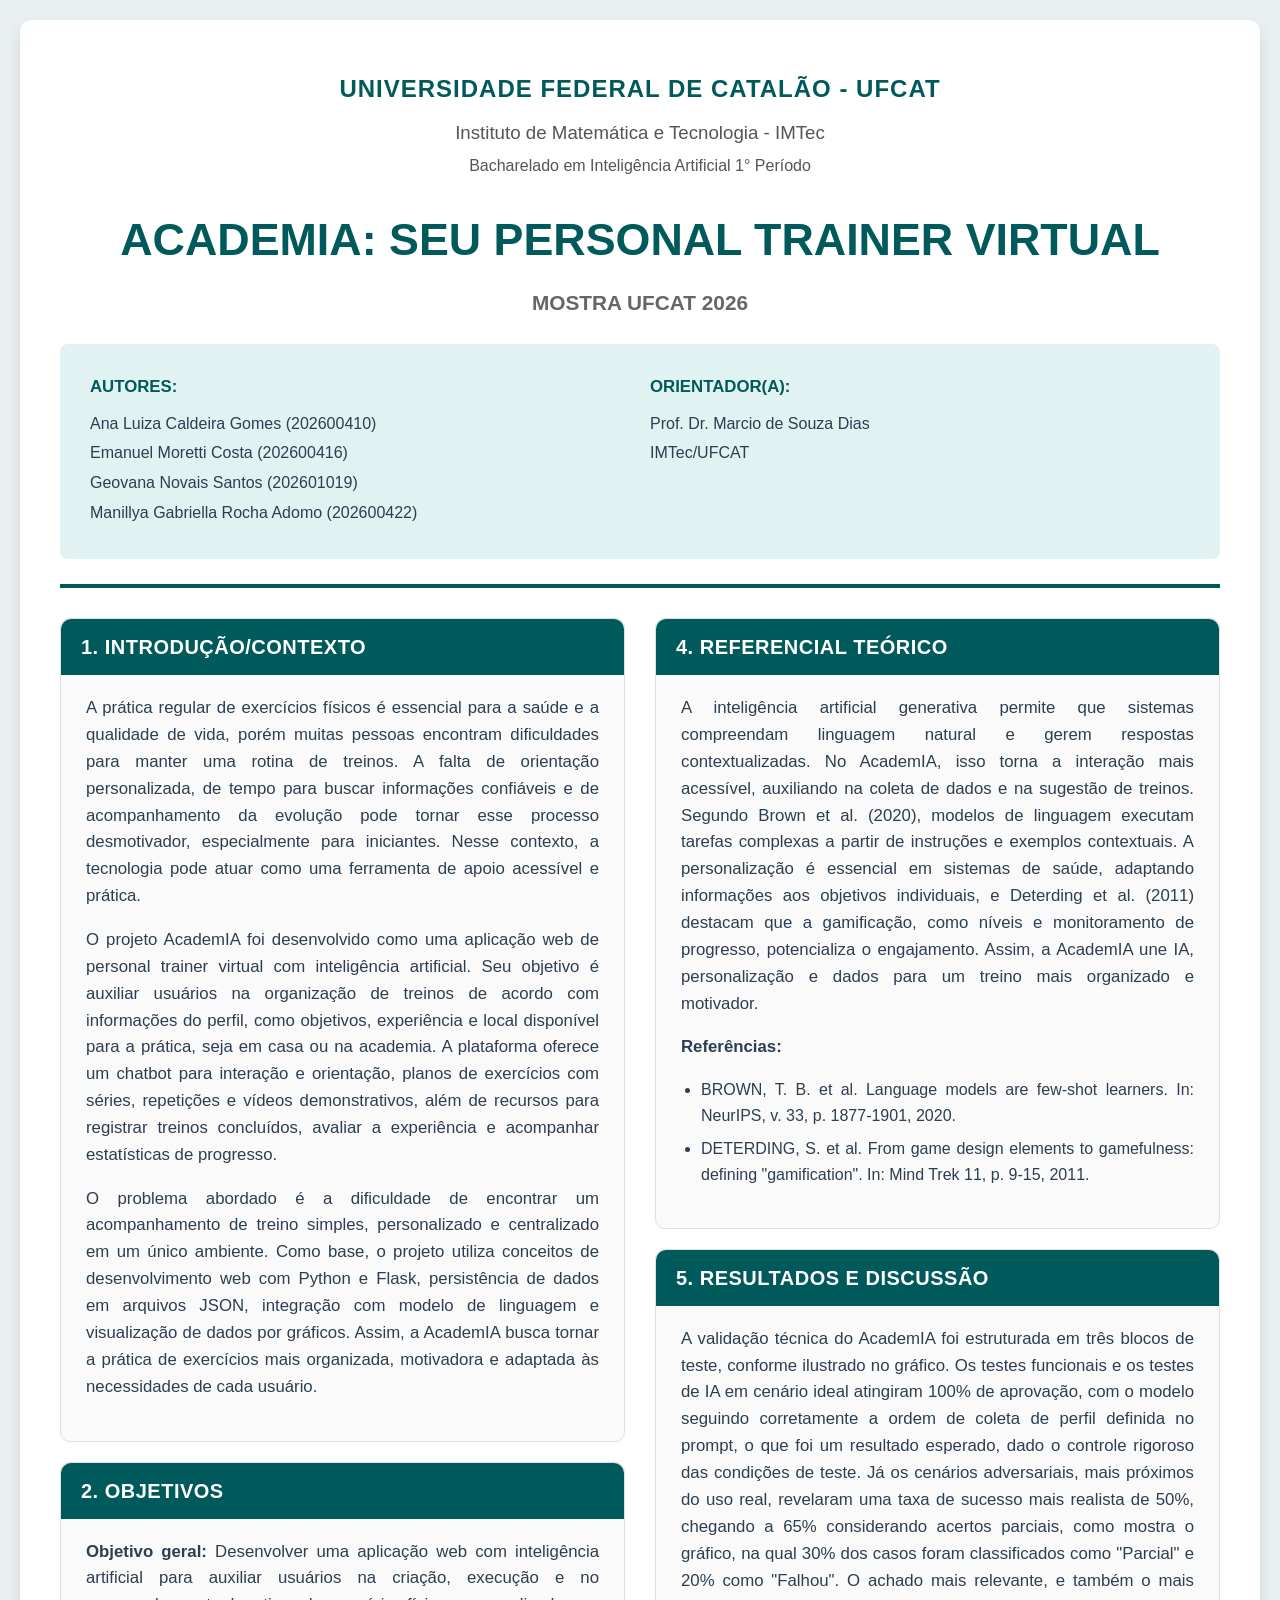
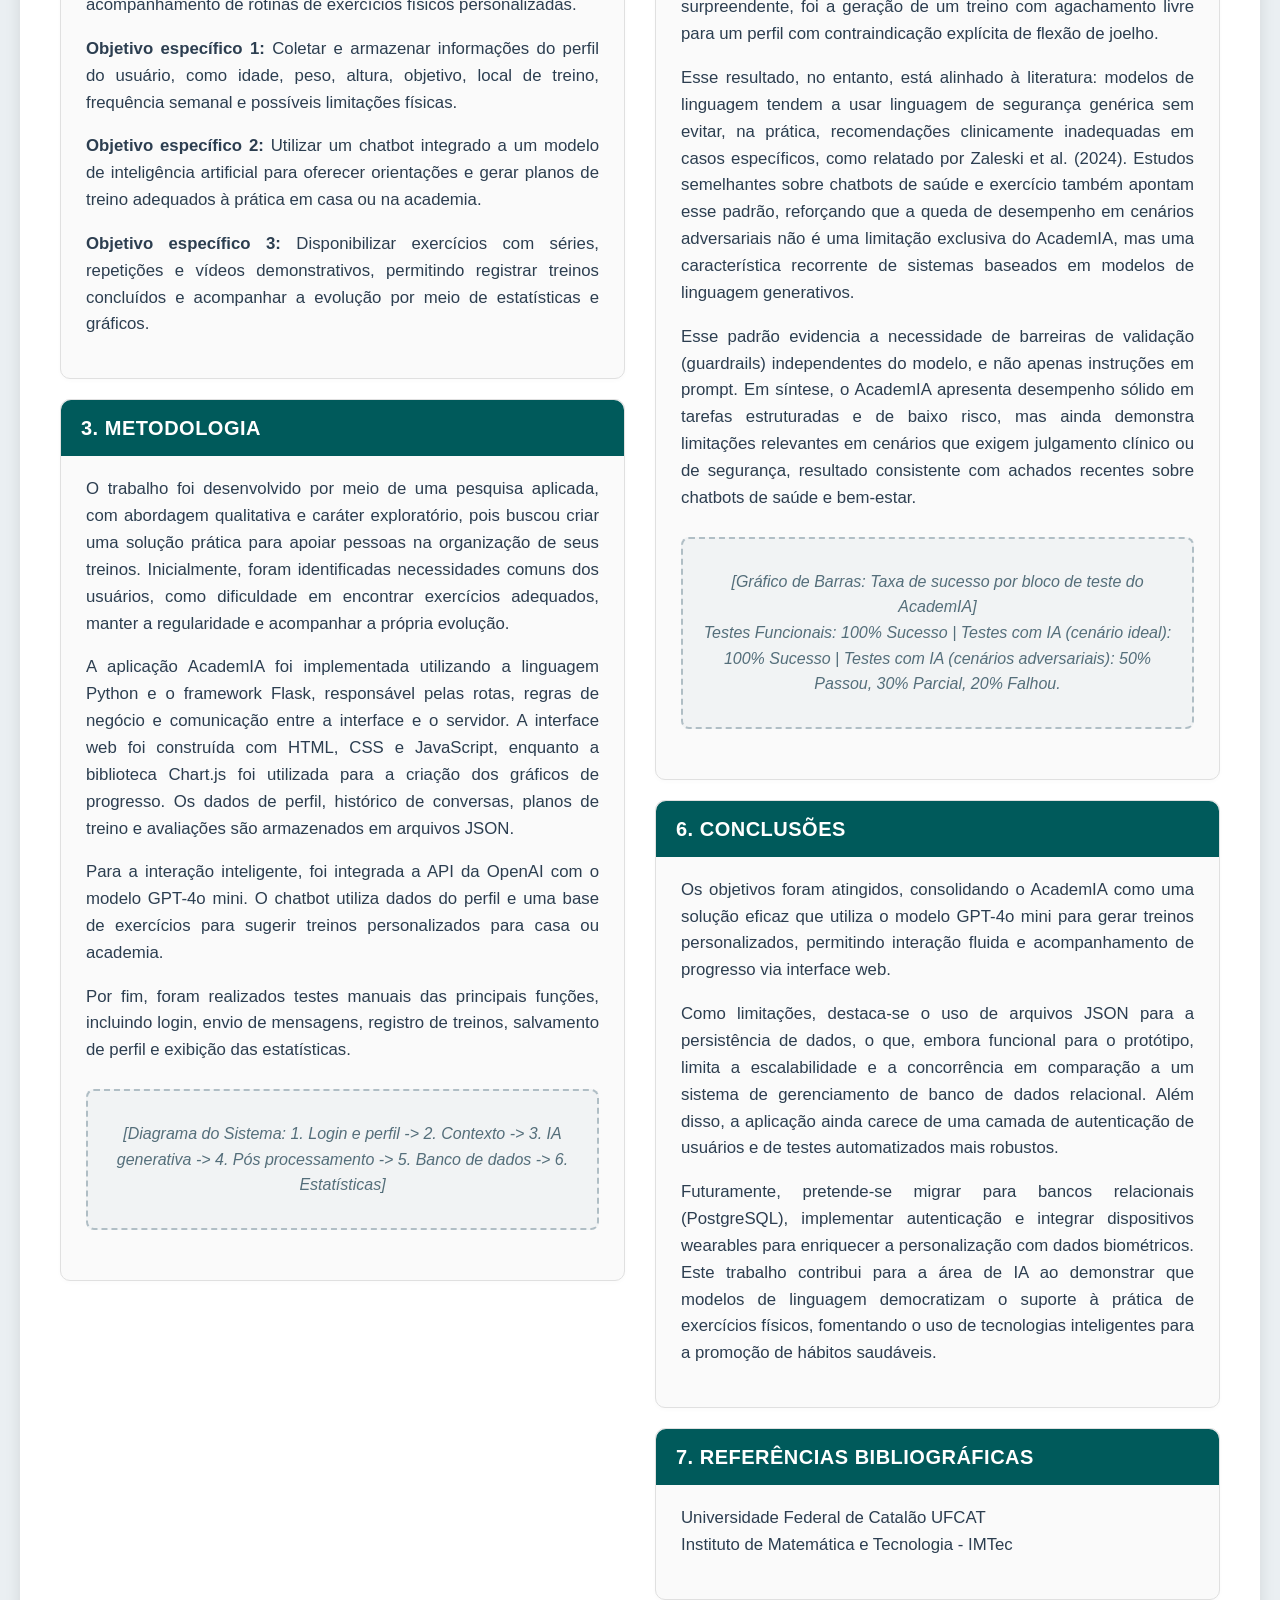
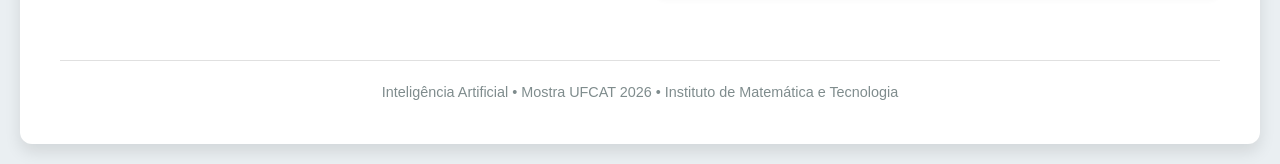
==== index.html @ 3d726ac5 "Adicionando AcademIA" ====
<!DOCTYPE html>
<html lang="pt-BR">
<head>
    <meta charset="UTF-8">
    <meta name="viewport" content="width=device-width, initial-scale=1.0">
    <title>AcademIA: Seu personal trainer virtual - Pôster Acadêmico</title>
    <style>
        :root {
            --primary-color: #005A5B; /* Tom verde/azulado institucional */
            --secondary-color: #e0f2f1;
            --text-color: #2c3e50;
            --bg-color: #eaeff2;
        }
        body {
            font-family: 'Segoe UI', Roboto, Helvetica, Arial, sans-serif;
            margin: 0;
            padding: 20px;
            background-color: var(--bg-color);
            color: var(--text-color);
            line-height: 1.6;
        }
        .poster-container {
            max-width: 1200px;
            margin: 0 auto;
            background: #ffffff;
            box-shadow: 0 8px 16px rgba(0,0,0,0.1);
            padding: 40px;
            border-radius: 12px;
        }
        header {
            text-align: center;
            border-bottom: 4px solid var(--primary-color);
            padding-bottom: 25px;
            margin-bottom: 30px;
        }
        .institution-info h3, .institution-info h4 {
            margin: 5px 0;
            color: #555;
            font-weight: 500;
        }
        .institution-info h2 {
            margin: 10px 0;
            color: var(--primary-color);
            letter-spacing: 1px;
        }
        .title {
            font-size: 2.8em;
            color: var(--primary-color);
            margin: 25px 0 10px 0;
            text-transform: uppercase;
            font-weight: 800;
        }
        .subtitle {
            font-size: 1.3em;
            color: #666;
            margin-bottom: 25px;
            font-weight: bold;
        }
        .authors-section {
            display: flex;
            justify-content: space-around;
            flex-wrap: wrap;
            background: var(--secondary-color);
            padding: 20px;
            border-radius: 8px;
            margin-top: 25px;
        }
        .authors, .advisor {
            flex: 1;
            min-width: 300px;
            margin: 10px;
            text-align: left;
        }
        .authors p, .advisor p {
            margin: 0 0 10px 0;
            font-weight: bold;
            color: var(--primary-color);
            text-transform: uppercase;
        }
        .authors span, .advisor span {
            display: block;
            margin-bottom: 4px;
        }
        .grid-container {
            display: grid;
            grid-template-columns: 1fr 1fr;
            gap: 30px;
        }
        @media (max-width: 850px) {
            .grid-container {
                grid-template-columns: 1fr;
            }
        }
        section {
            background: #fafafa;
            border: 1px solid #e0e0e0;
            padding: 25px;
            border-radius: 10px;
            margin-bottom: 20px;
            box-shadow: 0 2px 4px rgba(0,0,0,0.02);
            height: fit-content;
        }
        h2.section-title {
            color: #fff;
            background-color: var(--primary-color);
            padding: 12px 20px;
            margin: -25px -25px 20px -25px;
            border-radius: 10px 10px 0 0;
            font-size: 1.25em;
            text-transform: uppercase;
            letter-spacing: 0.5px;
        }
        p {
            margin-bottom: 15px;
            text-align: justify;
            font-size: 1.05em;
        }
        ul {
            margin-bottom: 15px;
            padding-left: 20px;
        }
        li {
            margin-bottom: 8px;
            text-align: justify;
        }
        .figure-placeholder {
            background: #f1f3f4;
            border: 2px dashed #b0bec5;
            padding: 30px 20px;
            text-align: center;
            color: #546e7a;
            font-style: italic;
            margin: 25px 0;
            border-radius: 8px;
        }
        .footer-info {
            text-align: center;
            margin-top: 40px;
            font-size: 0.9em;
            color: #7f8c8d;
            border-top: 1px solid #e0e0e0;
            padding-top: 20px;
        }
    </style>
</head>
<body>
    <div class="poster-container">
        <header>
            <div class="institution-info">
                <h2>UNIVERSIDADE FEDERAL DE CATALÃO - UFCAT</h2>
                <h3>Instituto de Matemática e Tecnologia - IMTec</h3>
                <h4>Bacharelado em Inteligência Artificial 1° Período</h4>
            </div>
            
            <h1 class="title">AcademIA: Seu personal trainer virtual</h1>
            <div class="subtitle">MOSTRA UFCAT 2026</div>

            <div class="authors-section">
                <div class="authors">
                    <p>Autores:</p>
                    <span>Ana Luiza Caldeira Gomes (202600410)</span>
                    <span>Emanuel Moretti Costa (202600416)</span>
                    <span>Geovana Novais Santos (202601019)</span>
                    <span>Manillya Gabriella Rocha Adomo (202600422)</span>
                </div>
                <div class="advisor">
                    <p>Orientador(a):</p>
                    <span>Prof. Dr. Marcio de Souza Dias</span>
                    <span>IMTec/UFCAT</span>
                </div>
            </div>
        </header>

        <div class="grid-container">
            <div class="column-left">
                <section>
                    <h2 class="section-title">1. INTRODUÇÃO/CONTEXTO</h2>
                    <p>A prática regular de exercícios físicos é essencial para a saúde e a qualidade de vida, porém muitas pessoas encontram dificuldades para manter uma rotina de treinos. A falta de orientação personalizada, de tempo para buscar informações confiáveis e de acompanhamento da evolução pode tornar esse processo desmotivador, especialmente para iniciantes. Nesse contexto, a tecnologia pode atuar como uma ferramenta de apoio acessível e prática.</p>
                    <p>O projeto AcademIA foi desenvolvido como uma aplicação web de personal trainer virtual com inteligência artificial. Seu objetivo é auxiliar usuários na organização de treinos de acordo com informações do perfil, como objetivos, experiência e local disponível para a prática, seja em casa ou na academia. A plataforma oferece um chatbot para interação e orientação, planos de exercícios com séries, repetições e vídeos demonstrativos, além de recursos para registrar treinos concluídos, avaliar a experiência e acompanhar estatísticas de progresso.</p>
                    <p>O problema abordado é a dificuldade de encontrar um acompanhamento de treino simples, personalizado e centralizado em um único ambiente. Como base, o projeto utiliza conceitos de desenvolvimento web com Python e Flask, persistência de dados em arquivos JSON, integração com modelo de linguagem e visualização de dados por gráficos. Assim, a AcademIA busca tornar a prática de exercícios mais organizada, motivadora e adaptada às necessidades de cada usuário.</p>
                </section>

                <section>
                    <h2 class="section-title">2. OBJETIVOS</h2>
                    <p><strong>Objetivo geral:</strong> Desenvolver uma aplicação web com inteligência artificial para auxiliar usuários na criação, execução e no acompanhamento de rotinas de exercícios físicos personalizadas.</p>
                    <p><strong>Objetivo específico 1:</strong> Coletar e armazenar informações do perfil do usuário, como idade, peso, altura, objetivo, local de treino, frequência semanal e possíveis limitações físicas.</p>
                    <p><strong>Objetivo específico 2:</strong> Utilizar um chatbot integrado a um modelo de inteligência artificial para oferecer orientações e gerar planos de treino adequados à prática em casa ou na academia.</p>
                    <p><strong>Objetivo específico 3:</strong> Disponibilizar exercícios com séries, repetições e vídeos demonstrativos, permitindo registrar treinos concluídos e acompanhar a evolução por meio de estatísticas e gráficos.</p>
                </section>

                <section>
                    <h2 class="section-title">3. METODOLOGIA</h2>
                    <p>O trabalho foi desenvolvido por meio de uma pesquisa aplicada, com abordagem qualitativa e caráter exploratório, pois buscou criar uma solução prática para apoiar pessoas na organização de seus treinos. Inicialmente, foram identificadas necessidades comuns dos usuários, como dificuldade em encontrar exercícios adequados, manter a regularidade e acompanhar a própria evolução.</p>
                    <p>A aplicação AcademIA foi implementada utilizando a linguagem Python e o framework Flask, responsável pelas rotas, regras de negócio e comunicação entre a interface e o servidor. A interface web foi construída com HTML, CSS e JavaScript, enquanto a biblioteca Chart.js foi utilizada para a criação dos gráficos de progresso. Os dados de perfil, histórico de conversas, planos de treino e avaliações são armazenados em arquivos JSON.</p>
                    <p>Para a interação inteligente, foi integrada a API da OpenAI com o modelo GPT-4o mini. O chatbot utiliza dados do perfil e uma base de exercícios para sugerir treinos personalizados para casa ou academia.</p>
                    <p>Por fim, foram realizados testes manuais das principais funções, incluindo login, envio de mensagens, registro de treinos, salvamento de perfil e exibição das estatísticas.</p>
                    <div class="figure-placeholder">
                        [Diagrama do Sistema: 1. Login e perfil -> 2. Contexto -> 3. IA generativa -> 4. Pós processamento -> 5. Banco de dados -> 6. Estatísticas]
                    </div>
                </section>
            </div>

            <div class="column-right">
                <section>
                    <h2 class="section-title">4. REFERENCIAL TEÓRICO</h2>
                    <p>A inteligência artificial generativa permite que sistemas compreendam linguagem natural e gerem respostas contextualizadas. No AcademIA, isso torna a interação mais acessível, auxiliando na coleta de dados e na sugestão de treinos. Segundo Brown et al. (2020), modelos de linguagem executam tarefas complexas a partir de instruções e exemplos contextuais. A personalização é essencial em sistemas de saúde, adaptando informações aos objetivos individuais, e Deterding et al. (2011) destacam que a gamificação, como níveis e monitoramento de progresso, potencializa o engajamento. Assim, a AcademIA une IA, personalização e dados para um treino mais organizado e motivador.</p>
                    <p><strong>Referências:</strong></p>
                    <ul>
                        <li>BROWN, T. B. et al. Language models are few-shot learners. In: NeurIPS, v. 33, p. 1877-1901, 2020.</li>
                        <li>DETERDING, S. et al. From game design elements to gamefulness: defining "gamification". In: Mind Trek 11, p. 9-15, 2011.</li>
                    </ul>
                </section>

                <section>
                    <h2 class="section-title">5. RESULTADOS E DISCUSSÃO</h2>
                    <p>A validação técnica do AcademIA foi estruturada em três blocos de teste, conforme ilustrado no gráfico. Os testes funcionais e os testes de IA em cenário ideal atingiram 100% de aprovação, com o modelo seguindo corretamente a ordem de coleta de perfil definida no prompt, o que foi um resultado esperado, dado o controle rigoroso das condições de teste. Já os cenários adversariais, mais próximos do uso real, revelaram uma taxa de sucesso mais realista de 50%, chegando a 65% considerando acertos parciais, como mostra o gráfico, na qual 30% dos casos foram classificados como "Parcial" e 20% como "Falhou". O achado mais relevante, e também o mais surpreendente, foi a geração de um treino com agachamento livre para um perfil com contraindicação explícita de flexão de joelho.</p>
                    <p>Esse resultado, no entanto, está alinhado à literatura: modelos de linguagem tendem a usar linguagem de segurança genérica sem evitar, na prática, recomendações clinicamente inadequadas em casos específicos, como relatado por Zaleski et al. (2024). Estudos semelhantes sobre chatbots de saúde e exercício também apontam esse padrão, reforçando que a queda de desempenho em cenários adversariais não é uma limitação exclusiva do AcademIA, mas uma característica recorrente de sistemas baseados em modelos de linguagem generativos.</p>
                    <p>Esse padrão evidencia a necessidade de barreiras de validação (guardrails) independentes do modelo, e não apenas instruções em prompt. Em síntese, o AcademIA apresenta desempenho sólido em tarefas estruturadas e de baixo risco, mas ainda demonstra limitações relevantes em cenários que exigem julgamento clínico ou de segurança, resultado consistente com achados recentes sobre chatbots de saúde e bem-estar.</p>
                    <div class="figure-placeholder">
                        [Gráfico de Barras: Taxa de sucesso por bloco de teste do AcademIA]<br>
                        Testes Funcionais: 100% Sucesso | Testes com IA (cenário ideal): 100% Sucesso | Testes com IA (cenários adversariais): 50% Passou, 30% Parcial, 20% Falhou.
                    </div>
                </section>

                <section>
                    <h2 class="section-title">6. CONCLUSÕES</h2>
                    <p>Os objetivos foram atingidos, consolidando o AcademIA como uma solução eficaz que utiliza o modelo GPT-4o mini para gerar treinos personalizados, permitindo interação fluida e acompanhamento de progresso via interface web.</p>
                    <p>Como limitações, destaca-se o uso de arquivos JSON para a persistência de dados, o que, embora funcional para o protótipo, limita a escalabilidade e a concorrência em comparação a um sistema de gerenciamento de banco de dados relacional. Além disso, a aplicação ainda carece de uma camada de autenticação de usuários e de testes automatizados mais robustos.</p>
                    <p>Futuramente, pretende-se migrar para bancos relacionais (PostgreSQL), implementar autenticação e integrar dispositivos wearables para enriquecer a personalização com dados biométricos. Este trabalho contribui para a área de IA ao demonstrar que modelos de linguagem democratizam o suporte à prática de exercícios físicos, fomentando o uso de tecnologias inteligentes para a promoção de hábitos saudáveis.</p>
                </section>
                
                <section>
                    <h2 class="section-title">7. REFERÊNCIAS BIBLIOGRÁFICAS</h2>
                    <p>Universidade Federal de Catalão UFCAT<br>
                    Instituto de Matemática e Tecnologia - IMTec</p>
                </section>
            </div>
        </div>
        
        <div class="footer-info">
            Inteligência Artificial • Mostra UFCAT 2026 • Instituto de Matemática e Tecnologia
        </div>
    </div>
</body>
</html>
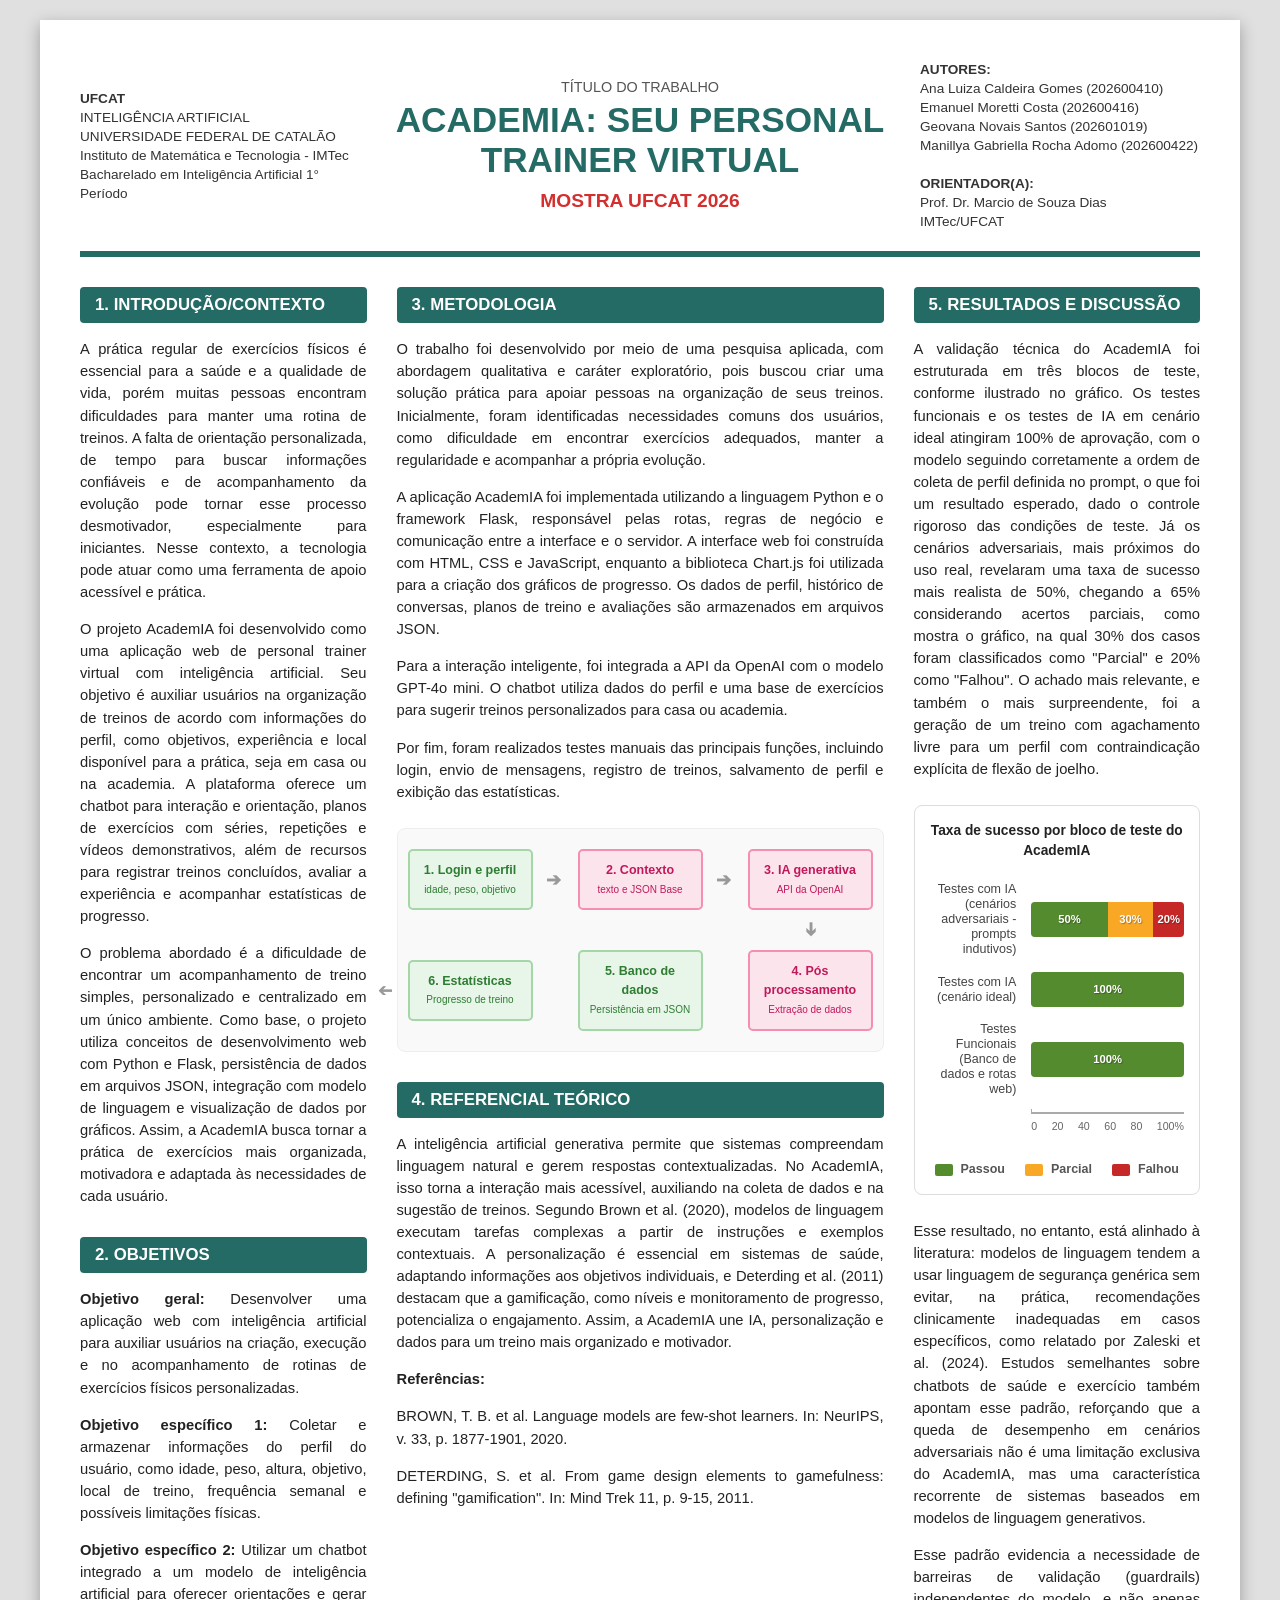
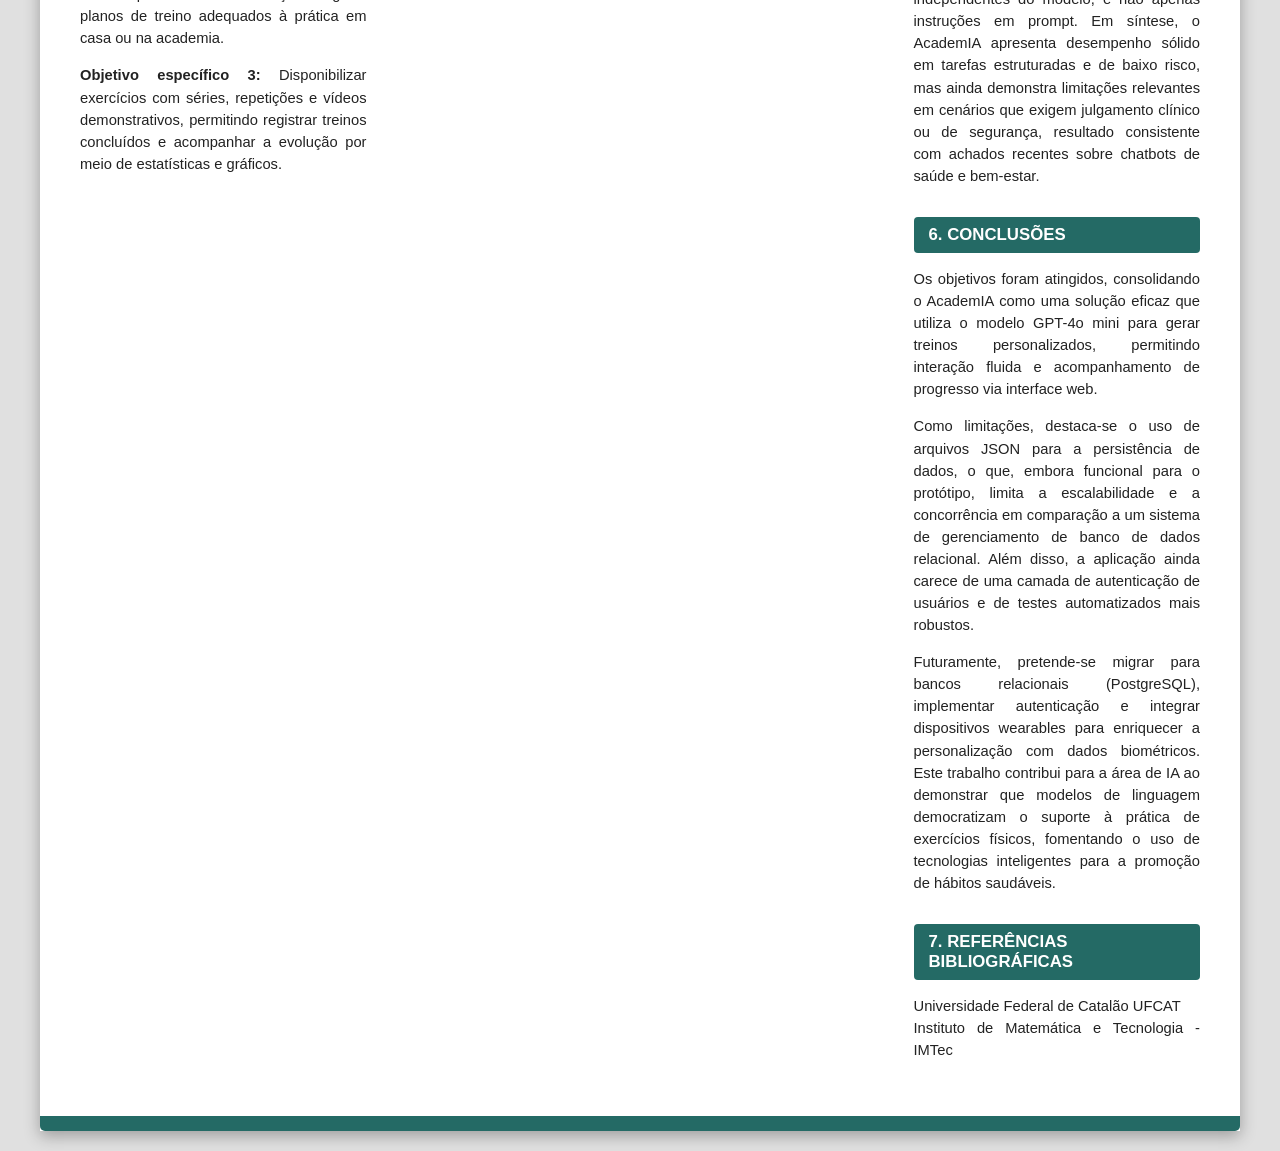
==== commit 32a05287: "AcademIA" ====
--- a/index.html
+++ b/index.html
@@ -3,243 +3,413 @@
 <head>
     <meta charset="UTF-8">
     <meta name="viewport" content="width=device-width, initial-scale=1.0">
-    <title>AcademIA: Seu personal trainer virtual - Pôster Acadêmico</title>
+    <title>Pôster AcademIA - Estrutura Completa</title>
     <style>
-        :root {
-            --primary-color: #005A5B; /* Tom verde/azulado institucional */
-            --secondary-color: #e0f2f1;
-            --text-color: #2c3e50;
-            --bg-color: #eaeff2;
-        }
+        * { box-sizing: border-box; }
         body {
-            font-family: 'Segoe UI', Roboto, Helvetica, Arial, sans-serif;
+            font-family: Arial, Helvetica, sans-serif;
+            background-color: #e0e0e0;
             margin: 0;
             padding: 20px;
-            background-color: var(--bg-color);
-            color: var(--text-color);
-            line-height: 1.6;
-        }
-        .poster-container {
-            max-width: 1200px;
-            margin: 0 auto;
+            display: flex;
+            justify-content: center;
+        }
+        .poster {
+            width: 1200px;
             background: #ffffff;
-            box-shadow: 0 8px 16px rgba(0,0,0,0.1);
+            box-shadow: 0 5px 15px rgba(0,0,0,0.3);
             padding: 40px;
-            border-radius: 12px;
-        }
-        header {
+            position: relative;
+        }
+        .header-poster {
+            display: flex;
+            justify-content: space-between;
+            align-items: center;
+            border-bottom: 6px solid #246a65; /* Verde institucional escuro */
+            padding-bottom: 20px;
+            margin-bottom: 30px;
+        }
+        .header-left {
+            width: 25%;
+            font-size: 0.85em;
+            line-height: 1.4;
+            color: #333;
+        }
+        .header-center {
+            width: 50%;
             text-align: center;
-            border-bottom: 4px solid var(--primary-color);
-            padding-bottom: 25px;
+        }
+        .header-center h3 {
+            color: #555;
+            font-size: 0.9em;
+            margin: 0 0 5px 0;
+            font-weight: normal;
+        }
+        .header-center h1 {
+            color: #246a65;
+            font-size: 2.2em;
+            margin: 0 0 10px 0;
+            text-transform: uppercase;
+        }
+        .header-center h2 {
+            color: #d32f2f;
+            font-size: 1.2em;
+            margin: 0;
+        }
+        .header-right {
+            width: 25%;
+            font-size: 0.85em;
+            line-height: 1.4;
+            color: #333;
+        }
+        .content-grid {
+            display: grid;
+            grid-template-columns: repeat(3, 1fr);
+            gap: 30px;
+        }
+        .section {
             margin-bottom: 30px;
         }
-        .institution-info h3, .institution-info h4 {
-            margin: 5px 0;
+        .section-title {
+            background-color: #246a65;
+            color: white;
+            padding: 8px 15px;
+            font-size: 1.05em;
+            font-weight: bold;
+            margin-bottom: 15px;
+            border-radius: 4px;
+        }
+        .section-content {
+            font-size: 0.92em;
+            line-height: 1.5;
+            text-align: justify;
+            color: #222;
+        }
+        .section-content p {
+            margin-top: 0;
+            margin-bottom: 15px;
+        }
+        
+        /* Estilos do Fluxograma (Desenhado com CSS) */
+        .flowchart {
+            display: flex;
+            flex-direction: column;
+            align-items: center;
+            margin: 25px 0;
+            background: #f9f9f9;
+            padding: 20px 10px;
+            border-radius: 8px;
+            border: 1px solid #eee;
+        }
+        .flow-row {
+            display: flex;
+            justify-content: center;
+            align-items: center;
+            margin-bottom: 40px;
+            position: relative;
+        }
+        .flow-row:last-child {
+            margin-bottom: 0;
+        }
+        .flow-box {
+            border: 2px solid #ccc;
+            padding: 10px;
+            border-radius: 5px;
+            width: 125px;
+            text-align: center;
+            font-size: 0.85em;
+            font-weight: bold;
+            position: relative;
+            z-index: 2;
+        }
+        .box-green { background-color: #e8f5e9; border-color: #a5d6a7; color: #2e7d32; }
+        .box-pink { background-color: #fce4ec; border-color: #f48fb1; color: #c2185b; }
+        
+        /* Setas do fluxo */
+        .arrow-right::after {
+            content: '➔';
+            position: absolute;
+            right: -30px;
+            top: 50%;
+            transform: translateY(-50%);
+            font-size: 18px;
+            color: #999;
+        }
+        .arrow-left::before {
+            content: '➔';
+            position: absolute;
+            left: -30px;
+            top: 50%;
+            transform: translateY(-50%) rotate(180deg);
+            font-size: 18px;
+            color: #999;
+        }
+        .arrow-down::after {
+            content: '➔';
+            position: absolute;
+            bottom: -35px;
+            left: 50%;
+            transform: translateX(-50%) rotate(90deg);
+            font-size: 18px;
+            color: #999;
+        }
+        
+        /* Estilos do Gráfico de Barras (Desenhado com CSS) */
+        .chart-container {
+            margin: 25px 0;
+            font-size: 0.85em;
+            background: #fff;
+            padding: 15px;
+            border: 1px solid #ddd;
+            border-radius: 8px;
+        }
+        .chart-title {
+            text-align: center;
+            font-weight: bold;
+            margin-bottom: 20px;
+            font-size: 1.1em;
+        }
+        .chart-row {
+            display: flex;
+            align-items: center;
+            margin-bottom: 15px;
+        }
+        .chart-label {
+            width: 40%;
+            text-align: right;
+            padding-right: 15px;
+            line-height: 1.2;
+            color: #444;
+        }
+        .chart-bar-area {
+            width: 60%;
+            display: flex;
+            height: 35px;
+            background: #f0f0f0;
+            border-radius: 4px;
+            overflow: hidden;
+            box-shadow: inset 0 1px 3px rgba(0,0,0,0.1);
+        }
+        .bar-segment {
+            height: 100%;
+            display: flex;
+            align-items: center;
+            justify-content: center;
+            color: white;
+            font-weight: bold;
+            font-size: 0.9em;
+            text-shadow: 1px 1px 1px rgba(0,0,0,0.3);
+        }
+        .bar-green { background-color: #558b2f; } /* Verde escuro do gráfico */
+        .bar-orange { background-color: #f9a825; } /* Amarelo/Laranja do gráfico */
+        .bar-red { background-color: #c62828; } /* Vermelho do gráfico */
+        
+        .axis-x {
+            display: flex;
+            justify-content: space-between;
+            width: 60%;
+            margin-left: 40%;
+            border-top: 2px solid #aaa;
+            padding-top: 5px;
+            font-size: 0.85em;
+            color: #666;
+            position: relative;
+        }
+        .axis-x::before { /* Marcações pequenas */
+            content: '';
+            position: absolute;
+            top: -5px;
+            width: 1px;
+            height: 5px;
+            background: #aaa;
+        }
+        .chart-legend {
+            display: flex;
+            justify-content: center;
+            gap: 20px;
+            margin-top: 25px;
+        }
+        .legend-item {
+            display: flex;
+            align-items: center;
+            gap: 8px;
+            font-weight: bold;
             color: #555;
-            font-weight: 500;
-        }
-        .institution-info h2 {
-            margin: 10px 0;
-            color: var(--primary-color);
-            letter-spacing: 1px;
-        }
-        .title {
-            font-size: 2.8em;
-            color: var(--primary-color);
-            margin: 25px 0 10px 0;
-            text-transform: uppercase;
-            font-weight: 800;
-        }
-        .subtitle {
-            font-size: 1.3em;
-            color: #666;
-            margin-bottom: 25px;
-            font-weight: bold;
-        }
-        .authors-section {
-            display: flex;
-            justify-content: space-around;
-            flex-wrap: wrap;
-            background: var(--secondary-color);
-            padding: 20px;
-            border-radius: 8px;
-            margin-top: 25px;
-        }
-        .authors, .advisor {
-            flex: 1;
-            min-width: 300px;
-            margin: 10px;
-            text-align: left;
-        }
-        .authors p, .advisor p {
-            margin: 0 0 10px 0;
-            font-weight: bold;
-            color: var(--primary-color);
-            text-transform: uppercase;
-        }
-        .authors span, .advisor span {
-            display: block;
-            margin-bottom: 4px;
-        }
-        .grid-container {
-            display: grid;
-            grid-template-columns: 1fr 1fr;
-            gap: 30px;
-        }
-        @media (max-width: 850px) {
-            .grid-container {
-                grid-template-columns: 1fr;
-            }
-        }
-        section {
-            background: #fafafa;
-            border: 1px solid #e0e0e0;
-            padding: 25px;
-            border-radius: 10px;
-            margin-bottom: 20px;
-            box-shadow: 0 2px 4px rgba(0,0,0,0.02);
-            height: fit-content;
-        }
-        h2.section-title {
-            color: #fff;
-            background-color: var(--primary-color);
-            padding: 12px 20px;
-            margin: -25px -25px 20px -25px;
-            border-radius: 10px 10px 0 0;
-            font-size: 1.25em;
-            text-transform: uppercase;
-            letter-spacing: 0.5px;
-        }
-        p {
-            margin-bottom: 15px;
-            text-align: justify;
-            font-size: 1.05em;
-        }
-        ul {
-            margin-bottom: 15px;
-            padding-left: 20px;
-        }
-        li {
-            margin-bottom: 8px;
-            text-align: justify;
-        }
-        .figure-placeholder {
-            background: #f1f3f4;
-            border: 2px dashed #b0bec5;
-            padding: 30px 20px;
-            text-align: center;
-            color: #546e7a;
-            font-style: italic;
-            margin: 25px 0;
-            border-radius: 8px;
-        }
-        .footer-info {
-            text-align: center;
-            margin-top: 40px;
-            font-size: 0.9em;
-            color: #7f8c8d;
-            border-top: 1px solid #e0e0e0;
-            padding-top: 20px;
+        }
+        .legend-color {
+            width: 18px;
+            height: 12px;
+            border-radius: 2px;
         }
     </style>
 </head>
 <body>
-    <div class="poster-container">
-        <header>
-            <div class="institution-info">
-                <h2>UNIVERSIDADE FEDERAL DE CATALÃO - UFCAT</h2>
-                <h3>Instituto de Matemática e Tecnologia - IMTec</h3>
-                <h4>Bacharelado em Inteligência Artificial 1° Período</h4>
-            </div>
-            
-            <h1 class="title">AcademIA: Seu personal trainer virtual</h1>
-            <div class="subtitle">MOSTRA UFCAT 2026</div>
-
-            <div class="authors-section">
-                <div class="authors">
-                    <p>Autores:</p>
-                    <span>Ana Luiza Caldeira Gomes (202600410)</span>
-                    <span>Emanuel Moretti Costa (202600416)</span>
-                    <span>Geovana Novais Santos (202601019)</span>
-                    <span>Manillya Gabriella Rocha Adomo (202600422)</span>
-                </div>
-                <div class="advisor">
-                    <p>Orientador(a):</p>
-                    <span>Prof. Dr. Marcio de Souza Dias</span>
-                    <span>IMTec/UFCAT</span>
-                </div>
-            </div>
-        </header>
-
-        <div class="grid-container">
-            <div class="column-left">
-                <section>
-                    <h2 class="section-title">1. INTRODUÇÃO/CONTEXTO</h2>
-                    <p>A prática regular de exercícios físicos é essencial para a saúde e a qualidade de vida, porém muitas pessoas encontram dificuldades para manter uma rotina de treinos. A falta de orientação personalizada, de tempo para buscar informações confiáveis e de acompanhamento da evolução pode tornar esse processo desmotivador, especialmente para iniciantes. Nesse contexto, a tecnologia pode atuar como uma ferramenta de apoio acessível e prática.</p>
-                    <p>O projeto AcademIA foi desenvolvido como uma aplicação web de personal trainer virtual com inteligência artificial. Seu objetivo é auxiliar usuários na organização de treinos de acordo com informações do perfil, como objetivos, experiência e local disponível para a prática, seja em casa ou na academia. A plataforma oferece um chatbot para interação e orientação, planos de exercícios com séries, repetições e vídeos demonstrativos, além de recursos para registrar treinos concluídos, avaliar a experiência e acompanhar estatísticas de progresso.</p>
-                    <p>O problema abordado é a dificuldade de encontrar um acompanhamento de treino simples, personalizado e centralizado em um único ambiente. Como base, o projeto utiliza conceitos de desenvolvimento web com Python e Flask, persistência de dados em arquivos JSON, integração com modelo de linguagem e visualização de dados por gráficos. Assim, a AcademIA busca tornar a prática de exercícios mais organizada, motivadora e adaptada às necessidades de cada usuário.</p>
-                </section>
-
-                <section>
-                    <h2 class="section-title">2. OBJETIVOS</h2>
-                    <p><strong>Objetivo geral:</strong> Desenvolver uma aplicação web com inteligência artificial para auxiliar usuários na criação, execução e no acompanhamento de rotinas de exercícios físicos personalizadas.</p>
-                    <p><strong>Objetivo específico 1:</strong> Coletar e armazenar informações do perfil do usuário, como idade, peso, altura, objetivo, local de treino, frequência semanal e possíveis limitações físicas.</p>
-                    <p><strong>Objetivo específico 2:</strong> Utilizar um chatbot integrado a um modelo de inteligência artificial para oferecer orientações e gerar planos de treino adequados à prática em casa ou na academia.</p>
-                    <p><strong>Objetivo específico 3:</strong> Disponibilizar exercícios com séries, repetições e vídeos demonstrativos, permitindo registrar treinos concluídos e acompanhar a evolução por meio de estatísticas e gráficos.</p>
-                </section>
-
-                <section>
-                    <h2 class="section-title">3. METODOLOGIA</h2>
-                    <p>O trabalho foi desenvolvido por meio de uma pesquisa aplicada, com abordagem qualitativa e caráter exploratório, pois buscou criar uma solução prática para apoiar pessoas na organização de seus treinos. Inicialmente, foram identificadas necessidades comuns dos usuários, como dificuldade em encontrar exercícios adequados, manter a regularidade e acompanhar a própria evolução.</p>
-                    <p>A aplicação AcademIA foi implementada utilizando a linguagem Python e o framework Flask, responsável pelas rotas, regras de negócio e comunicação entre a interface e o servidor. A interface web foi construída com HTML, CSS e JavaScript, enquanto a biblioteca Chart.js foi utilizada para a criação dos gráficos de progresso. Os dados de perfil, histórico de conversas, planos de treino e avaliações são armazenados em arquivos JSON.</p>
-                    <p>Para a interação inteligente, foi integrada a API da OpenAI com o modelo GPT-4o mini. O chatbot utiliza dados do perfil e uma base de exercícios para sugerir treinos personalizados para casa ou academia.</p>
-                    <p>Por fim, foram realizados testes manuais das principais funções, incluindo login, envio de mensagens, registro de treinos, salvamento de perfil e exibição das estatísticas.</p>
-                    <div class="figure-placeholder">
-                        [Diagrama do Sistema: 1. Login e perfil -> 2. Contexto -> 3. IA generativa -> 4. Pós processamento -> 5. Banco de dados -> 6. Estatísticas]
-                    </div>
-                </section>
-            </div>
-
-            <div class="column-right">
-                <section>
-                    <h2 class="section-title">4. REFERENCIAL TEÓRICO</h2>
-                    <p>A inteligência artificial generativa permite que sistemas compreendam linguagem natural e gerem respostas contextualizadas. No AcademIA, isso torna a interação mais acessível, auxiliando na coleta de dados e na sugestão de treinos. Segundo Brown et al. (2020), modelos de linguagem executam tarefas complexas a partir de instruções e exemplos contextuais. A personalização é essencial em sistemas de saúde, adaptando informações aos objetivos individuais, e Deterding et al. (2011) destacam que a gamificação, como níveis e monitoramento de progresso, potencializa o engajamento. Assim, a AcademIA une IA, personalização e dados para um treino mais organizado e motivador.</p>
-                    <p><strong>Referências:</strong></p>
-                    <ul>
-                        <li>BROWN, T. B. et al. Language models are few-shot learners. In: NeurIPS, v. 33, p. 1877-1901, 2020.</li>
-                        <li>DETERDING, S. et al. From game design elements to gamefulness: defining "gamification". In: Mind Trek 11, p. 9-15, 2011.</li>
-                    </ul>
-                </section>
-
-                <section>
-                    <h2 class="section-title">5. RESULTADOS E DISCUSSÃO</h2>
-                    <p>A validação técnica do AcademIA foi estruturada em três blocos de teste, conforme ilustrado no gráfico. Os testes funcionais e os testes de IA em cenário ideal atingiram 100% de aprovação, com o modelo seguindo corretamente a ordem de coleta de perfil definida no prompt, o que foi um resultado esperado, dado o controle rigoroso das condições de teste. Já os cenários adversariais, mais próximos do uso real, revelaram uma taxa de sucesso mais realista de 50%, chegando a 65% considerando acertos parciais, como mostra o gráfico, na qual 30% dos casos foram classificados como "Parcial" e 20% como "Falhou". O achado mais relevante, e também o mais surpreendente, foi a geração de um treino com agachamento livre para um perfil com contraindicação explícita de flexão de joelho.</p>
-                    <p>Esse resultado, no entanto, está alinhado à literatura: modelos de linguagem tendem a usar linguagem de segurança genérica sem evitar, na prática, recomendações clinicamente inadequadas em casos específicos, como relatado por Zaleski et al. (2024). Estudos semelhantes sobre chatbots de saúde e exercício também apontam esse padrão, reforçando que a queda de desempenho em cenários adversariais não é uma limitação exclusiva do AcademIA, mas uma característica recorrente de sistemas baseados em modelos de linguagem generativos.</p>
-                    <p>Esse padrão evidencia a necessidade de barreiras de validação (guardrails) independentes do modelo, e não apenas instruções em prompt. Em síntese, o AcademIA apresenta desempenho sólido em tarefas estruturadas e de baixo risco, mas ainda demonstra limitações relevantes em cenários que exigem julgamento clínico ou de segurança, resultado consistente com achados recentes sobre chatbots de saúde e bem-estar.</p>
-                    <div class="figure-placeholder">
-                        [Gráfico de Barras: Taxa de sucesso por bloco de teste do AcademIA]<br>
-                        Testes Funcionais: 100% Sucesso | Testes com IA (cenário ideal): 100% Sucesso | Testes com IA (cenários adversariais): 50% Passou, 30% Parcial, 20% Falhou.
-                    </div>
-                </section>
-
-                <section>
-                    <h2 class="section-title">6. CONCLUSÕES</h2>
-                    <p>Os objetivos foram atingidos, consolidando o AcademIA como uma solução eficaz que utiliza o modelo GPT-4o mini para gerar treinos personalizados, permitindo interação fluida e acompanhamento de progresso via interface web.</p>
-                    <p>Como limitações, destaca-se o uso de arquivos JSON para a persistência de dados, o que, embora funcional para o protótipo, limita a escalabilidade e a concorrência em comparação a um sistema de gerenciamento de banco de dados relacional. Além disso, a aplicação ainda carece de uma camada de autenticação de usuários e de testes automatizados mais robustos.</p>
-                    <p>Futuramente, pretende-se migrar para bancos relacionais (PostgreSQL), implementar autenticação e integrar dispositivos wearables para enriquecer a personalização com dados biométricos. Este trabalho contribui para a área de IA ao demonstrar que modelos de linguagem democratizam o suporte à prática de exercícios físicos, fomentando o uso de tecnologias inteligentes para a promoção de hábitos saudáveis.</p>
-                </section>
-                
-                <section>
-                    <h2 class="section-title">7. REFERÊNCIAS BIBLIOGRÁFICAS</h2>
-                    <p>Universidade Federal de Catalão UFCAT<br>
-                    Instituto de Matemática e Tecnologia - IMTec</p>
-                </section>
+    <div class="poster">
+        <div class="header-poster">
+            <div class="header-left">
+                <strong>UFCAT</strong><br>
+                INTELIGÊNCIA ARTIFICIAL<br>
+                UNIVERSIDADE FEDERAL DE CATALÃO<br>
+                Instituto de Matemática e Tecnologia - IMTec<br>
+                Bacharelado em Inteligência Artificial 1° Período
+            </div>
+            <div class="header-center">
+                <h3>TÍTULO DO TRABALHO</h3>
+                <h1>AcademIA: Seu personal trainer virtual</h1>
+                <h2>MOSTRA UFCAT 2026</h2>
+            </div>
+            <div class="header-right">
+                <strong>AUTORES:</strong><br>
+                Ana Luiza Caldeira Gomes (202600410)<br>
+                Emanuel Moretti Costa (202600416)<br>
+                Geovana Novais Santos (202601019)<br>
+                Manillya Gabriella Rocha Adomo (202600422)<br><br>
+                <strong>ORIENTADOR(A):</strong><br>
+                Prof. Dr. Marcio de Souza Dias<br>
+                IMTec/UFCAT
+            </div>
+        </div>
+
+        <div class="content-grid">
+            <!-- Coluna 1 -->
+            <div class="col">
+                <div class="section">
+                    <div class="section-title">1. INTRODUÇÃO/CONTEXTO</div>
+                    <div class="section-content">
+                        <p>A prática regular de exercícios físicos é essencial para a saúde e a qualidade de vida, porém muitas pessoas encontram dificuldades para manter uma rotina de treinos. A falta de orientação personalizada, de tempo para buscar informações confiáveis e de acompanhamento da evolução pode tornar esse processo desmotivador, especialmente para iniciantes. Nesse contexto, a tecnologia pode atuar como uma ferramenta de apoio acessível e prática.</p>
+                        <p>O projeto AcademIA foi desenvolvido como uma aplicação web de personal trainer virtual com inteligência artificial. Seu objetivo é auxiliar usuários na organização de treinos de acordo com informações do perfil, como objetivos, experiência e local disponível para a prática, seja em casa ou na academia. A plataforma oferece um chatbot para interação e orientação, planos de exercícios com séries, repetições e vídeos demonstrativos, além de recursos para registrar treinos concluídos, avaliar a experiência e acompanhar estatísticas de progresso.</p>
+                        <p>O problema abordado é a dificuldade de encontrar um acompanhamento de treino simples, personalizado e centralizado em um único ambiente. Como base, o projeto utiliza conceitos de desenvolvimento web com Python e Flask, persistência de dados em arquivos JSON, integração com modelo de linguagem e visualização de dados por gráficos. Assim, a AcademIA busca tornar a prática de exercícios mais organizada, motivadora e adaptada às necessidades de cada usuário.</p>
+                    </div>
+                </div>
+
+                <div class="section">
+                    <div class="section-title">2. OBJETIVOS</div>
+                    <div class="section-content">
+                        <p><strong>Objetivo geral:</strong> Desenvolver uma aplicação web com inteligência artificial para auxiliar usuários na criação, execução e no acompanhamento de rotinas de exercícios físicos personalizadas.</p>
+                        <p><strong>Objetivo específico 1:</strong> Coletar e armazenar informações do perfil do usuário, como idade, peso, altura, objetivo, local de treino, frequência semanal e possíveis limitações físicas.</p>
+                        <p><strong>Objetivo específico 2:</strong> Utilizar um chatbot integrado a um modelo de inteligência artificial para oferecer orientações e gerar planos de treino adequados à prática em casa ou na academia.</p>
+                        <p><strong>Objetivo específico 3:</strong> Disponibilizar exercícios com séries, repetições e vídeos demonstrativos, permitindo registrar treinos concluídos e acompanhar a evolução por meio de estatísticas e gráficos.</p>
+                    </div>
+                </div>
+            </div>
+
+            <!-- Coluna 2 -->
+            <div class="col">
+                <div class="section">
+                    <div class="section-title">3. METODOLOGIA</div>
+                    <div class="section-content">
+                        <p>O trabalho foi desenvolvido por meio de uma pesquisa aplicada, com abordagem qualitativa e caráter exploratório, pois buscou criar uma solução prática para apoiar pessoas na organização de seus treinos. Inicialmente, foram identificadas necessidades comuns dos usuários, como dificuldade em encontrar exercícios adequados, manter a regularidade e acompanhar a própria evolução.</p>
+                        <p>A aplicação AcademIA foi implementada utilizando a linguagem Python e o framework Flask, responsável pelas rotas, regras de negócio e comunicação entre a interface e o servidor. A interface web foi construída com HTML, CSS e JavaScript, enquanto a biblioteca Chart.js foi utilizada para a criação dos gráficos de progresso. Os dados de perfil, histórico de conversas, planos de treino e avaliações são armazenados em arquivos JSON.</p>
+                        <p>Para a interação inteligente, foi integrada a API da OpenAI com o modelo GPT-4o mini. O chatbot utiliza dados do perfil e uma base de exercícios para sugerir treinos personalizados para casa ou academia.</p>
+                        <p>Por fim, foram realizados testes manuais das principais funções, incluindo login, envio de mensagens, registro de treinos, salvamento de perfil e exibição das estatísticas.</p>
+                        
+                        <!-- FLUXOGRAMA CSS DESENHADO -->
+                        <div class="flowchart">
+                            <div class="flow-row">
+                                <div class="flow-box box-green arrow-right">1. Login e perfil<br><span style="font-weight:normal; font-size:0.8em">idade, peso, objetivo</span></div>
+                                <div style="width: 45px;"></div>
+                                <div class="flow-box box-pink arrow-right">2. Contexto<br><span style="font-weight:normal; font-size:0.8em">texto e JSON Base</span></div>
+                                <div style="width: 45px;"></div>
+                                <div class="flow-box box-pink arrow-down">3. IA generativa<br><span style="font-weight:normal; font-size:0.8em">API da OpenAI</span></div>
+                            </div>
+                            <div class="flow-row">
+                                <div class="flow-box box-green">6. Estatísticas<br><span style="font-weight:normal; font-size:0.8em">Progresso de treino</span></div>
+                                <div style="width: 45px;" class="arrow-left"></div>
+                                <div class="flow-box box-green">5. Banco de dados<br><span style="font-weight:normal; font-size:0.8em">Persistência em JSON</span></div>
+                                <div style="width: 45px;" class="arrow-left"></div>
+                                <div class="flow-box box-pink">4. Pós processamento<br><span style="font-weight:normal; font-size:0.8em">Extração de dados</span></div>
+                            </div>
+                        </div>
+
+                    </div>
+                </div>
+
+                <div class="section">
+                    <div class="section-title">4. REFERENCIAL TEÓRICO</div>
+                    <div class="section-content">
+                        <p>A inteligência artificial generativa permite que sistemas compreendam linguagem natural e gerem respostas contextualizadas. No AcademIA, isso torna a interação mais acessível, auxiliando na coleta de dados e na sugestão de treinos. Segundo Brown et al. (2020), modelos de linguagem executam tarefas complexas a partir de instruções e exemplos contextuais. A personalização é essencial em sistemas de saúde, adaptando informações aos objetivos individuais, e Deterding et al. (2011) destacam que a gamificação, como níveis e monitoramento de progresso, potencializa o engajamento. Assim, a AcademIA une IA, personalização e dados para um treino mais organizado e motivador.</p>
+                        <p><strong>Referências:</strong></p>
+                        <p>BROWN, T. B. et al. Language models are few-shot learners. In: NeurIPS, v. 33, p. 1877-1901, 2020.</p>
+                        <p>DETERDING, S. et al. From game design elements to gamefulness: defining "gamification". In: Mind Trek 11, p. 9-15, 2011.</p>
+                    </div>
+                </div>
+            </div>
+
+            <!-- Coluna 3 -->
+            <div class="col">
+                <div class="section">
+                    <div class="section-title">5. RESULTADOS E DISCUSSÃO</div>
+                    <div class="section-content">
+                        <p>A validação técnica do AcademIA foi estruturada em três blocos de teste, conforme ilustrado no gráfico. Os testes funcionais e os testes de IA em cenário ideal atingiram 100% de aprovação, com o modelo seguindo corretamente a ordem de coleta de perfil definida no prompt, o que foi um resultado esperado, dado o controle rigoroso das condições de teste. Já os cenários adversariais, mais próximos do uso real, revelaram uma taxa de sucesso mais realista de 50%, chegando a 65% considerando acertos parciais, como mostra o gráfico, na qual 30% dos casos foram classificados como "Parcial" e 20% como "Falhou". O achado mais relevante, e também o mais surpreendente, foi a geração de um treino com agachamento livre para um perfil com contraindicação explícita de flexão de joelho.</p>
+                        
+                        <!-- GRÁFICO DE BARRAS CSS DESENHADO -->
+                        <div class="chart-container">
+                            <div class="chart-title">Taxa de sucesso por bloco de teste do AcademIA</div>
+                            
+                            <div class="chart-row">
+                                <div class="chart-label">Testes com IA<br>(cenários adversariais - prompts indutivos)</div>
+                                <div class="chart-bar-area">
+                                    <div class="bar-segment bar-green" style="width: 50%;">50%</div>
+                                    <div class="bar-segment bar-orange" style="width: 30%;">30%</div>
+                                    <div class="bar-segment bar-red" style="width: 20%;">20%</div>
+                                </div>
+                            </div>
+                            
+                            <div class="chart-row">
+                                <div class="chart-label">Testes com IA<br>(cenário ideal)</div>
+                                <div class="chart-bar-area">
+                                    <div class="bar-segment bar-green" style="width: 100%;">100%</div>
+                                </div>
+                            </div>
+                            
+                            <div class="chart-row">
+                                <div class="chart-label">Testes Funcionais<br>(Banco de dados e rotas web)</div>
+                                <div class="chart-bar-area">
+                                    <div class="bar-segment bar-green" style="width: 100%;">100%</div>
+                                </div>
+                            </div>
+                            
+                            <div class="axis-x">
+                                <span>0</span>
+                                <span>20</span>
+                                <span>40</span>
+                                <span>60</span>
+                                <span>80</span>
+                                <span>100%</span>
+                            </div>
+
+                            <div class="chart-legend">
+                                <div class="legend-item"><div class="legend-color bar-green"></div> Passou</div>
+                                <div class="legend-item"><div class="legend-color bar-orange"></div> Parcial</div>
+                                <div class="legend-item"><div class="legend-color bar-red"></div> Falhou</div>
+                            </div>
+                        </div>
+
+                        <p>Esse resultado, no entanto, está alinhado à literatura: modelos de linguagem tendem a usar linguagem de segurança genérica sem evitar, na prática, recomendações clinicamente inadequadas em casos específicos, como relatado por Zaleski et al. (2024). Estudos semelhantes sobre chatbots de saúde e exercício também apontam esse padrão, reforçando que a queda de desempenho em cenários adversariais não é uma limitação exclusiva do AcademIA, mas uma característica recorrente de sistemas baseados em modelos de linguagem generativos.</p>
+                        <p>Esse padrão evidencia a necessidade de barreiras de validação (guardrails) independentes do modelo, e não apenas instruções em prompt. Em síntese, o AcademIA apresenta desempenho sólido em tarefas estruturadas e de baixo risco, mas ainda demonstra limitações relevantes em cenários que exigem julgamento clínico ou de segurança, resultado consistente com achados recentes sobre chatbots de saúde e bem-estar.</p>
+                    </div>
+                </div>
+
+                <div class="section">
+                    <div class="section-title">6. CONCLUSÕES</div>
+                    <div class="section-content">
+                        <p>Os objetivos foram atingidos, consolidando o AcademIA como uma solução eficaz que utiliza o modelo GPT-4o mini para gerar treinos personalizados, permitindo interação fluida e acompanhamento de progresso via interface web.</p>
+                        <p>Como limitações, destaca-se o uso de arquivos JSON para a persistência de dados, o que, embora funcional para o protótipo, limita a escalabilidade e a concorrência em comparação a um sistema de gerenciamento de banco de dados relacional. Além disso, a aplicação ainda carece de uma camada de autenticação de usuários e de testes automatizados mais robustos.</p>
+                        <p>Futuramente, pretende-se migrar para bancos relacionais (PostgreSQL), implementar autenticação e integrar dispositivos wearables para enriquecer a personalização com dados biométricos. Este trabalho contribui para a área de IA ao demonstrar que modelos de linguagem democratizam o suporte à prática de exercícios físicos, fomentando o uso de tecnologias inteligentes para a promoção de hábitos saudáveis.</p>
+                    </div>
+                </div>
+
+                <div class="section">
+                    <div class="section-title">7. REFERÊNCIAS BIBLIOGRÁFICAS</div>
+                    <div class="section-content">
+                        <p>Universidade Federal de Catalão UFCAT<br>
+                        Instituto de Matemática e Tecnologia - IMTec</p>
+                    </div>
+                </div>
             </div>
         </div>
         
-        <div class="footer-info">
-            Inteligência Artificial • Mostra UFCAT 2026 • Instituto de Matemática e Tecnologia
-        </div>
+        <div style="background-color: #246a65; height: 15px; width: 100%; position: absolute; bottom: 0; left: 0; border-radius: 0 0 5px 5px;"></div>
     </div>
 </body>
 </html>
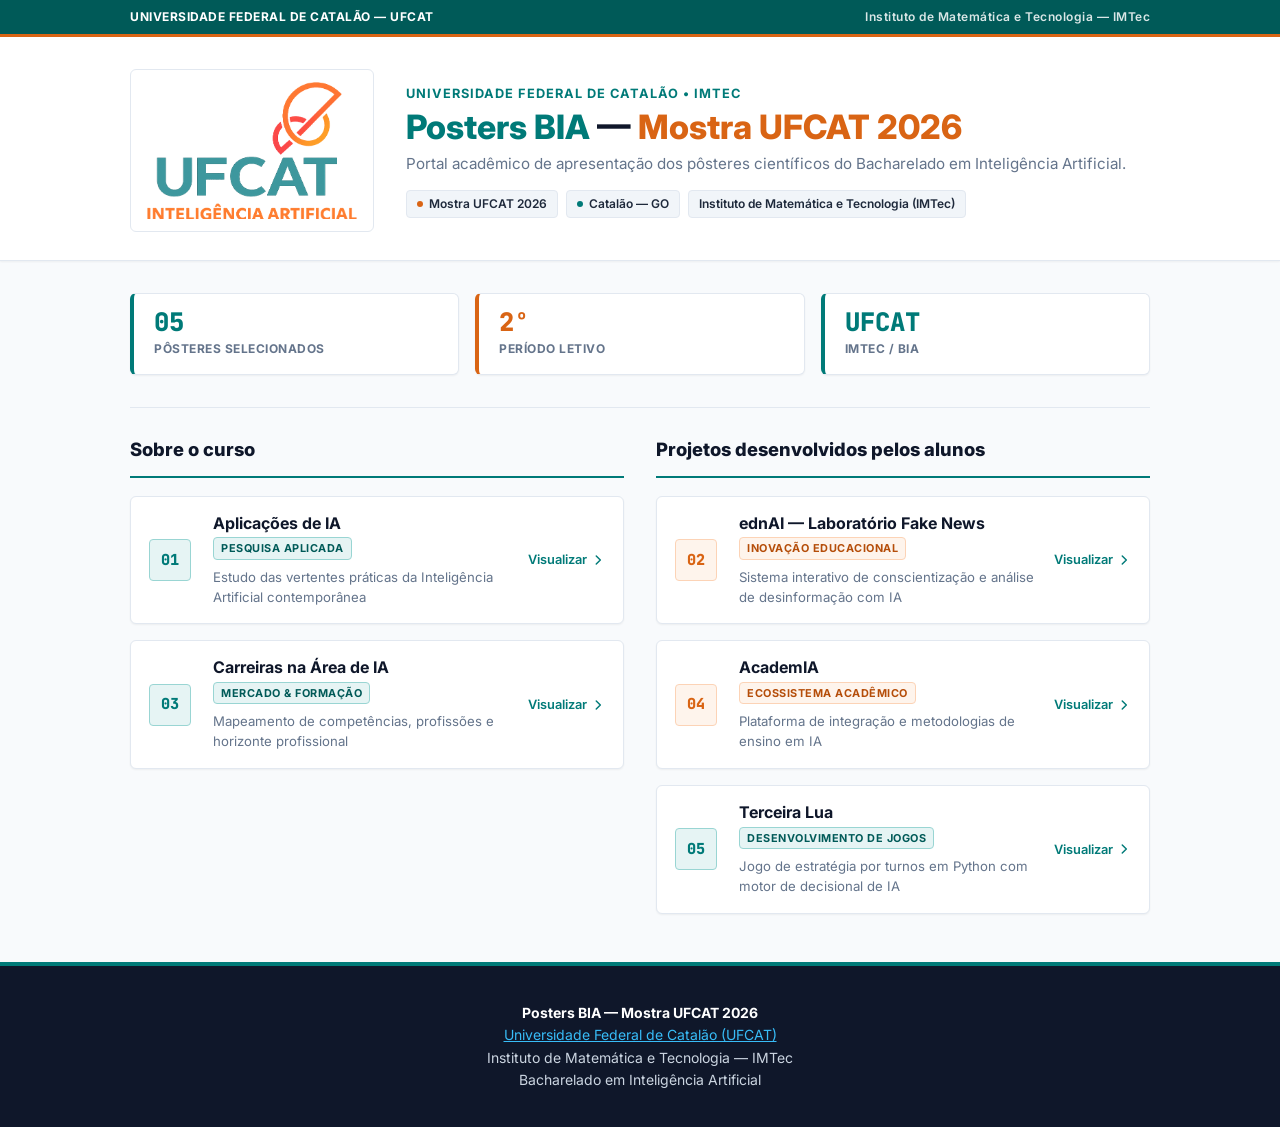
==== commit a544a7a9: "Primeira versão do site" ====
--- a/index.html
+++ b/index.html
@@ -3,413 +3,211 @@
 <head>
     <meta charset="UTF-8">
     <meta name="viewport" content="width=device-width, initial-scale=1.0">
-    <title>Pôster AcademIA - Estrutura Completa</title>
-    <style>
-        * { box-sizing: border-box; }
-        body {
-            font-family: Arial, Helvetica, sans-serif;
-            background-color: #e0e0e0;
-            margin: 0;
-            padding: 20px;
-            display: flex;
-            justify-content: center;
-        }
-        .poster {
-            width: 1200px;
-            background: #ffffff;
-            box-shadow: 0 5px 15px rgba(0,0,0,0.3);
-            padding: 40px;
-            position: relative;
-        }
-        .header-poster {
-            display: flex;
-            justify-content: space-between;
-            align-items: center;
-            border-bottom: 6px solid #246a65; /* Verde institucional escuro */
-            padding-bottom: 20px;
-            margin-bottom: 30px;
-        }
-        .header-left {
-            width: 25%;
-            font-size: 0.85em;
-            line-height: 1.4;
-            color: #333;
-        }
-        .header-center {
-            width: 50%;
-            text-align: center;
-        }
-        .header-center h3 {
-            color: #555;
-            font-size: 0.9em;
-            margin: 0 0 5px 0;
-            font-weight: normal;
-        }
-        .header-center h1 {
-            color: #246a65;
-            font-size: 2.2em;
-            margin: 0 0 10px 0;
-            text-transform: uppercase;
-        }
-        .header-center h2 {
-            color: #d32f2f;
-            font-size: 1.2em;
-            margin: 0;
-        }
-        .header-right {
-            width: 25%;
-            font-size: 0.85em;
-            line-height: 1.4;
-            color: #333;
-        }
-        .content-grid {
-            display: grid;
-            grid-template-columns: repeat(3, 1fr);
-            gap: 30px;
-        }
-        .section {
-            margin-bottom: 30px;
-        }
-        .section-title {
-            background-color: #246a65;
-            color: white;
-            padding: 8px 15px;
-            font-size: 1.05em;
-            font-weight: bold;
-            margin-bottom: 15px;
-            border-radius: 4px;
-        }
-        .section-content {
-            font-size: 0.92em;
-            line-height: 1.5;
-            text-align: justify;
-            color: #222;
-        }
-        .section-content p {
-            margin-top: 0;
-            margin-bottom: 15px;
-        }
-        
-        /* Estilos do Fluxograma (Desenhado com CSS) */
-        .flowchart {
-            display: flex;
-            flex-direction: column;
-            align-items: center;
-            margin: 25px 0;
-            background: #f9f9f9;
-            padding: 20px 10px;
-            border-radius: 8px;
-            border: 1px solid #eee;
-        }
-        .flow-row {
-            display: flex;
-            justify-content: center;
-            align-items: center;
-            margin-bottom: 40px;
-            position: relative;
-        }
-        .flow-row:last-child {
-            margin-bottom: 0;
-        }
-        .flow-box {
-            border: 2px solid #ccc;
-            padding: 10px;
-            border-radius: 5px;
-            width: 125px;
-            text-align: center;
-            font-size: 0.85em;
-            font-weight: bold;
-            position: relative;
-            z-index: 2;
-        }
-        .box-green { background-color: #e8f5e9; border-color: #a5d6a7; color: #2e7d32; }
-        .box-pink { background-color: #fce4ec; border-color: #f48fb1; color: #c2185b; }
-        
-        /* Setas do fluxo */
-        .arrow-right::after {
-            content: '➔';
-            position: absolute;
-            right: -30px;
-            top: 50%;
-            transform: translateY(-50%);
-            font-size: 18px;
-            color: #999;
-        }
-        .arrow-left::before {
-            content: '➔';
-            position: absolute;
-            left: -30px;
-            top: 50%;
-            transform: translateY(-50%) rotate(180deg);
-            font-size: 18px;
-            color: #999;
-        }
-        .arrow-down::after {
-            content: '➔';
-            position: absolute;
-            bottom: -35px;
-            left: 50%;
-            transform: translateX(-50%) rotate(90deg);
-            font-size: 18px;
-            color: #999;
-        }
-        
-        /* Estilos do Gráfico de Barras (Desenhado com CSS) */
-        .chart-container {
-            margin: 25px 0;
-            font-size: 0.85em;
-            background: #fff;
-            padding: 15px;
-            border: 1px solid #ddd;
-            border-radius: 8px;
-        }
-        .chart-title {
-            text-align: center;
-            font-weight: bold;
-            margin-bottom: 20px;
-            font-size: 1.1em;
-        }
-        .chart-row {
-            display: flex;
-            align-items: center;
-            margin-bottom: 15px;
-        }
-        .chart-label {
-            width: 40%;
-            text-align: right;
-            padding-right: 15px;
-            line-height: 1.2;
-            color: #444;
-        }
-        .chart-bar-area {
-            width: 60%;
-            display: flex;
-            height: 35px;
-            background: #f0f0f0;
-            border-radius: 4px;
-            overflow: hidden;
-            box-shadow: inset 0 1px 3px rgba(0,0,0,0.1);
-        }
-        .bar-segment {
-            height: 100%;
-            display: flex;
-            align-items: center;
-            justify-content: center;
-            color: white;
-            font-weight: bold;
-            font-size: 0.9em;
-            text-shadow: 1px 1px 1px rgba(0,0,0,0.3);
-        }
-        .bar-green { background-color: #558b2f; } /* Verde escuro do gráfico */
-        .bar-orange { background-color: #f9a825; } /* Amarelo/Laranja do gráfico */
-        .bar-red { background-color: #c62828; } /* Vermelho do gráfico */
-        
-        .axis-x {
-            display: flex;
-            justify-content: space-between;
-            width: 60%;
-            margin-left: 40%;
-            border-top: 2px solid #aaa;
-            padding-top: 5px;
-            font-size: 0.85em;
-            color: #666;
-            position: relative;
-        }
-        .axis-x::before { /* Marcações pequenas */
-            content: '';
-            position: absolute;
-            top: -5px;
-            width: 1px;
-            height: 5px;
-            background: #aaa;
-        }
-        .chart-legend {
-            display: flex;
-            justify-content: center;
-            gap: 20px;
-            margin-top: 25px;
-        }
-        .legend-item {
-            display: flex;
-            align-items: center;
-            gap: 8px;
-            font-weight: bold;
-            color: #555;
-        }
-        .legend-color {
-            width: 18px;
-            height: 12px;
-            border-radius: 2px;
-        }
-    </style>
+    <meta name="description" content="Portal Acadêmico dos Pôsteres da Mostra UFCAT 2026 — Bacharelado em Inteligência Artificial. Universidade Federal de Catalão.">
+    <meta name="robots" content="noindex, nofollow">
+    <title>Posters BIA — Mostra UFCAT 2026</title>
+    <link rel="preconnect" href="https://fonts.googleapis.com">
+    <link rel="preconnect" href="https://fonts.gstatic.com" crossorigin>
+    <link href="https://fonts.googleapis.com/css2?family=Inter:wght@400;500;600;700;800;900&family=JetBrains+Mono:wght@500;700&display=swap" rel="stylesheet">
+    <link rel="stylesheet" href="style.css">
 </head>
-<body>
-    <div class="poster">
-        <div class="header-poster">
-            <div class="header-left">
-                <strong>UFCAT</strong><br>
-                INTELIGÊNCIA ARTIFICIAL<br>
-                UNIVERSIDADE FEDERAL DE CATALÃO<br>
-                Instituto de Matemática e Tecnologia - IMTec<br>
-                Bacharelado em Inteligência Artificial 1° Período
+<body oncontextmenu="return false;" ondragstart="return false;" onselectstart="return false;">
+
+    <!-- Topbar Institucional -->
+    <div class="gov-bar">
+        <div class="container">
+            <span class="gov-brand">UNIVERSIDADE FEDERAL DE CATALÃO — UFCAT</span>
+            <span class="gov-dept">Instituto de Matemática e Tecnologia — IMTec</span>
+        </div>
+    </div>
+
+    <!-- Cabeçalho Institucional -->
+    <header class="header">
+        <div class="container">
+            <div class="header-content">
+                <!-- Marca Oficial UFCAT -->
+                <div class="logo-wrapper">
+                    <img src="ufcat-logo-transparent.png" alt="Logo Oficial UFCAT — Bacharelado em Inteligência Artificial" class="official-logo">
+                </div>
+
+                <!-- Textos Principais -->
+                <div class="header-text">
+                    <div class="institution-tagline">Universidade Federal de Catalão • IMTec</div>
+                    <h1 class="hero-title">
+                        <span class="line-teal">Posters BIA</span> — <span class="line-orange">Mostra UFCAT 2026</span>
+                    </h1>
+                    <p class="hero-subtitle">
+                        Portal acadêmico de apresentação dos pôsteres científicos do Bacharelado em Inteligência Artificial.
+                    </p>
+                    <div class="info-chips">
+                        <span class="chip">
+                            <span class="chip-dot orange"></span>
+                            Mostra UFCAT 2026
+                        </span>
+                        <span class="chip">
+                            <span class="chip-dot teal"></span>
+                            Catalão — GO
+                        </span>
+                        <span class="chip">
+                            Instituto de Matemática e Tecnologia (IMTec)
+                        </span>
+                    </div>
+                </div>
             </div>
-            <div class="header-center">
-                <h3>TÍTULO DO TRABALHO</h3>
-                <h1>AcademIA: Seu personal trainer virtual</h1>
-                <h2>MOSTRA UFCAT 2026</h2>
+        </div>
+    </header>
+
+    <!-- Conteúdo Principal -->
+    <main class="main-content">
+        <div class="container">
+
+            <!-- Indicadores do Portal -->
+            <div class="stats-row">
+                <div class="stat-item">
+                    <div class="stat-value teal">05</div>
+                    <div class="stat-label">Pôsteres Selecionados</div>
+                </div>
+                <div class="stat-item orange-border">
+                    <div class="stat-value orange">2º</div>
+                    <div class="stat-label">Período Letivo</div>
+                </div>
+                <div class="stat-item">
+                    <div class="stat-value teal">UFCAT</div>
+                    <div class="stat-label">IMTec / BIA</div>
+                </div>
             </div>
-            <div class="header-right">
-                <strong>AUTORES:</strong><br>
-                Ana Luiza Caldeira Gomes (202600410)<br>
-                Emanuel Moretti Costa (202600416)<br>
-                Geovana Novais Santos (202601019)<br>
-                Manillya Gabriella Rocha Adomo (202600422)<br><br>
-                <strong>ORIENTADOR(A):</strong><br>
-                Prof. Dr. Marcio de Souza Dias<br>
-                IMTec/UFCAT
+
+            <div class="divider"></div>
+
+            <!-- Grade de 2 Colunas de Pôsteres -->
+            <div class="columns-grid">
+
+                <!-- COLUNA 1: SOBRE O CURSO -->
+                <section class="column-section">
+                    <div class="section-header">
+                        <h2 class="section-label">Sobre o curso</h2>
+                    </div>
+
+                    <div class="poster-list">
+
+                        <!-- Pôster 01 -->
+                        <a href="view-aplicacoes-ia.html" class="poster-card" id="poster-1">
+                            <div class="card-num c-teal">01</div>
+                            <div class="card-info">
+                                <div class="card-title">Aplicações de IA</div>
+                                <div class="card-desc">
+                                    <span class="tag tag-ufcat">Pesquisa Aplicada</span>
+                                    <span>Estudo das vertentes práticas da Inteligência Artificial contemporânea</span>
+                                </div>
+                            </div>
+                            <div class="card-arrow">
+                                <span>Visualizar</span>
+                                <svg xmlns="http://www.w3.org/2000/svg" fill="none" viewBox="0 0 24 24" stroke="currentColor" stroke-width="2.5"><path stroke-linecap="round" stroke-linejoin="round" d="M9 5l7 7-7 7"/></svg>
+                            </div>
+                        </a>
+
+                        <!-- Pôster 03 -->
+                        <a href="view-carreiras-ia.html" class="poster-card" id="poster-3">
+                            <div class="card-num c-teal">03</div>
+                            <div class="card-info">
+                                <div class="card-title">Carreiras na Área de IA</div>
+                                <div class="card-desc">
+                                    <span class="tag tag-ufcat">Mercado & Formação</span>
+                                    <span>Mapeamento de competências, profissões e horizonte profissional</span>
+                                </div>
+                            </div>
+                            <div class="card-arrow">
+                                <span>Visualizar</span>
+                                <svg xmlns="http://www.w3.org/2000/svg" fill="none" viewBox="0 0 24 24" stroke="currentColor" stroke-width="2.5"><path stroke-linecap="round" stroke-linejoin="round" d="M9 5l7 7-7 7"/></svg>
+                            </div>
+                        </a>
+
+                    </div>
+                </section>
+
+                <!-- COLUNA 2: PROJETOS DESENVOLVIDOS PELOS ALUNOS -->
+                <section class="column-section">
+                    <div class="section-header">
+                        <h2 class="section-label">Projetos desenvolvidos pelos alunos</h2>
+                    </div>
+
+                    <div class="poster-list">
+
+                        <!-- Pôster 02 -->
+                        <a href="view-ednai.html" class="poster-card" id="poster-2">
+                            <div class="card-num c-orange">02</div>
+                            <div class="card-info">
+                                <div class="card-title">ednAI — Laboratório Fake News</div>
+                                <div class="card-desc">
+                                    <span class="tag tag-orange">Inovação Educacional</span>
+                                    <span>Sistema interativo de conscientização e análise de desinformação com IA</span>
+                                </div>
+                            </div>
+                            <div class="card-arrow">
+                                <span>Visualizar</span>
+                                <svg xmlns="http://www.w3.org/2000/svg" fill="none" viewBox="0 0 24 24" stroke="currentColor" stroke-width="2.5"><path stroke-linecap="round" stroke-linejoin="round" d="M9 5l7 7-7 7"/></svg>
+                            </div>
+                        </a>
+
+                        <!-- Pôster 04 -->
+                        <a href="view-academia.html" class="poster-card" id="poster-4">
+                            <div class="card-num c-orange">04</div>
+                            <div class="card-info">
+                                <div class="card-title">AcademIA</div>
+                                <div class="card-desc">
+                                    <span class="tag tag-orange">Ecossistema Acadêmico</span>
+                                    <span>Plataforma de integração e metodologias de ensino em IA</span>
+                                </div>
+                            </div>
+                            <div class="card-arrow">
+                                <span>Visualizar</span>
+                                <svg xmlns="http://www.w3.org/2000/svg" fill="none" viewBox="0 0 24 24" stroke="currentColor" stroke-width="2.5"><path stroke-linecap="round" stroke-linejoin="round" d="M9 5l7 7-7 7"/></svg>
+                            </div>
+                        </a>
+
+                        <!-- Pôster 05 -->
+                        <a href="view-terceira-lua.html" class="poster-card" id="poster-5">
+                            <div class="card-num c-teal">05</div>
+                            <div class="card-info">
+                                <div class="card-title">Terceira Lua</div>
+                                <div class="card-desc">
+                                    <span class="tag tag-ufcat">Desenvolvimento de Jogos</span>
+                                    <span>Jogo de estratégia por turnos em Python com motor de decisional de IA</span>
+                                </div>
+                            </div>
+                            <div class="card-arrow">
+                                <span>Visualizar</span>
+                                <svg xmlns="http://www.w3.org/2000/svg" fill="none" viewBox="0 0 24 24" stroke="currentColor" stroke-width="2.5"><path stroke-linecap="round" stroke-linejoin="round" d="M9 5l7 7-7 7"/></svg>
+                            </div>
+                        </a>
+
+                    </div>
+                </section>
+
             </div>
-        </div>
-
-        <div class="content-grid">
-            <!-- Coluna 1 -->
-            <div class="col">
-                <div class="section">
-                    <div class="section-title">1. INTRODUÇÃO/CONTEXTO</div>
-                    <div class="section-content">
-                        <p>A prática regular de exercícios físicos é essencial para a saúde e a qualidade de vida, porém muitas pessoas encontram dificuldades para manter uma rotina de treinos. A falta de orientação personalizada, de tempo para buscar informações confiáveis e de acompanhamento da evolução pode tornar esse processo desmotivador, especialmente para iniciantes. Nesse contexto, a tecnologia pode atuar como uma ferramenta de apoio acessível e prática.</p>
-                        <p>O projeto AcademIA foi desenvolvido como uma aplicação web de personal trainer virtual com inteligência artificial. Seu objetivo é auxiliar usuários na organização de treinos de acordo com informações do perfil, como objetivos, experiência e local disponível para a prática, seja em casa ou na academia. A plataforma oferece um chatbot para interação e orientação, planos de exercícios com séries, repetições e vídeos demonstrativos, além de recursos para registrar treinos concluídos, avaliar a experiência e acompanhar estatísticas de progresso.</p>
-                        <p>O problema abordado é a dificuldade de encontrar um acompanhamento de treino simples, personalizado e centralizado em um único ambiente. Como base, o projeto utiliza conceitos de desenvolvimento web com Python e Flask, persistência de dados em arquivos JSON, integração com modelo de linguagem e visualização de dados por gráficos. Assim, a AcademIA busca tornar a prática de exercícios mais organizada, motivadora e adaptada às necessidades de cada usuário.</p>
-                    </div>
-                </div>
-
-                <div class="section">
-                    <div class="section-title">2. OBJETIVOS</div>
-                    <div class="section-content">
-                        <p><strong>Objetivo geral:</strong> Desenvolver uma aplicação web com inteligência artificial para auxiliar usuários na criação, execução e no acompanhamento de rotinas de exercícios físicos personalizadas.</p>
-                        <p><strong>Objetivo específico 1:</strong> Coletar e armazenar informações do perfil do usuário, como idade, peso, altura, objetivo, local de treino, frequência semanal e possíveis limitações físicas.</p>
-                        <p><strong>Objetivo específico 2:</strong> Utilizar um chatbot integrado a um modelo de inteligência artificial para oferecer orientações e gerar planos de treino adequados à prática em casa ou na academia.</p>
-                        <p><strong>Objetivo específico 3:</strong> Disponibilizar exercícios com séries, repetições e vídeos demonstrativos, permitindo registrar treinos concluídos e acompanhar a evolução por meio de estatísticas e gráficos.</p>
-                    </div>
-                </div>
-            </div>
-
-            <!-- Coluna 2 -->
-            <div class="col">
-                <div class="section">
-                    <div class="section-title">3. METODOLOGIA</div>
-                    <div class="section-content">
-                        <p>O trabalho foi desenvolvido por meio de uma pesquisa aplicada, com abordagem qualitativa e caráter exploratório, pois buscou criar uma solução prática para apoiar pessoas na organização de seus treinos. Inicialmente, foram identificadas necessidades comuns dos usuários, como dificuldade em encontrar exercícios adequados, manter a regularidade e acompanhar a própria evolução.</p>
-                        <p>A aplicação AcademIA foi implementada utilizando a linguagem Python e o framework Flask, responsável pelas rotas, regras de negócio e comunicação entre a interface e o servidor. A interface web foi construída com HTML, CSS e JavaScript, enquanto a biblioteca Chart.js foi utilizada para a criação dos gráficos de progresso. Os dados de perfil, histórico de conversas, planos de treino e avaliações são armazenados em arquivos JSON.</p>
-                        <p>Para a interação inteligente, foi integrada a API da OpenAI com o modelo GPT-4o mini. O chatbot utiliza dados do perfil e uma base de exercícios para sugerir treinos personalizados para casa ou academia.</p>
-                        <p>Por fim, foram realizados testes manuais das principais funções, incluindo login, envio de mensagens, registro de treinos, salvamento de perfil e exibição das estatísticas.</p>
-                        
-                        <!-- FLUXOGRAMA CSS DESENHADO -->
-                        <div class="flowchart">
-                            <div class="flow-row">
-                                <div class="flow-box box-green arrow-right">1. Login e perfil<br><span style="font-weight:normal; font-size:0.8em">idade, peso, objetivo</span></div>
-                                <div style="width: 45px;"></div>
-                                <div class="flow-box box-pink arrow-right">2. Contexto<br><span style="font-weight:normal; font-size:0.8em">texto e JSON Base</span></div>
-                                <div style="width: 45px;"></div>
-                                <div class="flow-box box-pink arrow-down">3. IA generativa<br><span style="font-weight:normal; font-size:0.8em">API da OpenAI</span></div>
-                            </div>
-                            <div class="flow-row">
-                                <div class="flow-box box-green">6. Estatísticas<br><span style="font-weight:normal; font-size:0.8em">Progresso de treino</span></div>
-                                <div style="width: 45px;" class="arrow-left"></div>
-                                <div class="flow-box box-green">5. Banco de dados<br><span style="font-weight:normal; font-size:0.8em">Persistência em JSON</span></div>
-                                <div style="width: 45px;" class="arrow-left"></div>
-                                <div class="flow-box box-pink">4. Pós processamento<br><span style="font-weight:normal; font-size:0.8em">Extração de dados</span></div>
-                            </div>
-                        </div>
-
-                    </div>
-                </div>
-
-                <div class="section">
-                    <div class="section-title">4. REFERENCIAL TEÓRICO</div>
-                    <div class="section-content">
-                        <p>A inteligência artificial generativa permite que sistemas compreendam linguagem natural e gerem respostas contextualizadas. No AcademIA, isso torna a interação mais acessível, auxiliando na coleta de dados e na sugestão de treinos. Segundo Brown et al. (2020), modelos de linguagem executam tarefas complexas a partir de instruções e exemplos contextuais. A personalização é essencial em sistemas de saúde, adaptando informações aos objetivos individuais, e Deterding et al. (2011) destacam que a gamificação, como níveis e monitoramento de progresso, potencializa o engajamento. Assim, a AcademIA une IA, personalização e dados para um treino mais organizado e motivador.</p>
-                        <p><strong>Referências:</strong></p>
-                        <p>BROWN, T. B. et al. Language models are few-shot learners. In: NeurIPS, v. 33, p. 1877-1901, 2020.</p>
-                        <p>DETERDING, S. et al. From game design elements to gamefulness: defining "gamification". In: Mind Trek 11, p. 9-15, 2011.</p>
-                    </div>
-                </div>
-            </div>
-
-            <!-- Coluna 3 -->
-            <div class="col">
-                <div class="section">
-                    <div class="section-title">5. RESULTADOS E DISCUSSÃO</div>
-                    <div class="section-content">
-                        <p>A validação técnica do AcademIA foi estruturada em três blocos de teste, conforme ilustrado no gráfico. Os testes funcionais e os testes de IA em cenário ideal atingiram 100% de aprovação, com o modelo seguindo corretamente a ordem de coleta de perfil definida no prompt, o que foi um resultado esperado, dado o controle rigoroso das condições de teste. Já os cenários adversariais, mais próximos do uso real, revelaram uma taxa de sucesso mais realista de 50%, chegando a 65% considerando acertos parciais, como mostra o gráfico, na qual 30% dos casos foram classificados como "Parcial" e 20% como "Falhou". O achado mais relevante, e também o mais surpreendente, foi a geração de um treino com agachamento livre para um perfil com contraindicação explícita de flexão de joelho.</p>
-                        
-                        <!-- GRÁFICO DE BARRAS CSS DESENHADO -->
-                        <div class="chart-container">
-                            <div class="chart-title">Taxa de sucesso por bloco de teste do AcademIA</div>
-                            
-                            <div class="chart-row">
-                                <div class="chart-label">Testes com IA<br>(cenários adversariais - prompts indutivos)</div>
-                                <div class="chart-bar-area">
-                                    <div class="bar-segment bar-green" style="width: 50%;">50%</div>
-                                    <div class="bar-segment bar-orange" style="width: 30%;">30%</div>
-                                    <div class="bar-segment bar-red" style="width: 20%;">20%</div>
-                                </div>
-                            </div>
-                            
-                            <div class="chart-row">
-                                <div class="chart-label">Testes com IA<br>(cenário ideal)</div>
-                                <div class="chart-bar-area">
-                                    <div class="bar-segment bar-green" style="width: 100%;">100%</div>
-                                </div>
-                            </div>
-                            
-                            <div class="chart-row">
-                                <div class="chart-label">Testes Funcionais<br>(Banco de dados e rotas web)</div>
-                                <div class="chart-bar-area">
-                                    <div class="bar-segment bar-green" style="width: 100%;">100%</div>
-                                </div>
-                            </div>
-                            
-                            <div class="axis-x">
-                                <span>0</span>
-                                <span>20</span>
-                                <span>40</span>
-                                <span>60</span>
-                                <span>80</span>
-                                <span>100%</span>
-                            </div>
-
-                            <div class="chart-legend">
-                                <div class="legend-item"><div class="legend-color bar-green"></div> Passou</div>
-                                <div class="legend-item"><div class="legend-color bar-orange"></div> Parcial</div>
-                                <div class="legend-item"><div class="legend-color bar-red"></div> Falhou</div>
-                            </div>
-                        </div>
-
-                        <p>Esse resultado, no entanto, está alinhado à literatura: modelos de linguagem tendem a usar linguagem de segurança genérica sem evitar, na prática, recomendações clinicamente inadequadas em casos específicos, como relatado por Zaleski et al. (2024). Estudos semelhantes sobre chatbots de saúde e exercício também apontam esse padrão, reforçando que a queda de desempenho em cenários adversariais não é uma limitação exclusiva do AcademIA, mas uma característica recorrente de sistemas baseados em modelos de linguagem generativos.</p>
-                        <p>Esse padrão evidencia a necessidade de barreiras de validação (guardrails) independentes do modelo, e não apenas instruções em prompt. Em síntese, o AcademIA apresenta desempenho sólido em tarefas estruturadas e de baixo risco, mas ainda demonstra limitações relevantes em cenários que exigem julgamento clínico ou de segurança, resultado consistente com achados recentes sobre chatbots de saúde e bem-estar.</p>
-                    </div>
-                </div>
-
-                <div class="section">
-                    <div class="section-title">6. CONCLUSÕES</div>
-                    <div class="section-content">
-                        <p>Os objetivos foram atingidos, consolidando o AcademIA como uma solução eficaz que utiliza o modelo GPT-4o mini para gerar treinos personalizados, permitindo interação fluida e acompanhamento de progresso via interface web.</p>
-                        <p>Como limitações, destaca-se o uso de arquivos JSON para a persistência de dados, o que, embora funcional para o protótipo, limita a escalabilidade e a concorrência em comparação a um sistema de gerenciamento de banco de dados relacional. Além disso, a aplicação ainda carece de uma camada de autenticação de usuários e de testes automatizados mais robustos.</p>
-                        <p>Futuramente, pretende-se migrar para bancos relacionais (PostgreSQL), implementar autenticação e integrar dispositivos wearables para enriquecer a personalização com dados biométricos. Este trabalho contribui para a área de IA ao demonstrar que modelos de linguagem democratizam o suporte à prática de exercícios físicos, fomentando o uso de tecnologias inteligentes para a promoção de hábitos saudáveis.</p>
-                    </div>
-                </div>
-
-                <div class="section">
-                    <div class="section-title">7. REFERÊNCIAS BIBLIOGRÁFICAS</div>
-                    <div class="section-content">
-                        <p>Universidade Federal de Catalão UFCAT<br>
-                        Instituto de Matemática e Tecnologia - IMTec</p>
-                    </div>
-                </div>
-            </div>
-        </div>
-        
-        <div style="background-color: #246a65; height: 15px; width: 100%; position: absolute; bottom: 0; left: 0; border-radius: 0 0 5px 5px;"></div>
-    </div>
+
+        </div>
+    </main>
+
+    <!-- Rodapé Institucional -->
+    <footer class="footer">
+        <div class="container">
+            <p>
+                <strong>Posters BIA — Mostra UFCAT 2026</strong><br>
+                <a href="https://ufcat.edu.br" target="_blank" rel="noopener">Universidade Federal de Catalão (UFCAT)</a><br>
+                Instituto de Matemática e Tecnologia — IMTec<br>
+                Bacharelado em Inteligência Artificial
+            </p>
+        </div>
+    </footer>
+
+    <script>
+        document.addEventListener('contextmenu', function(e) { e.preventDefault(); });
+        document.addEventListener('keydown', function(e) {
+            if ((e.ctrlKey || e.metaKey) && (e.key === 's' || e.key === 'S' || e.key === 'p' || e.key === 'P' || e.key === 'u' || e.key === 'U')) {
+                e.preventDefault();
+            }
+        });
+    </script>
 </body>
 </html>
--- a/style.css
+++ b/style.css
@@ -0,0 +1,757 @@
+/* ============================================================
+   PORTAL INSTITUCIONAL — UFCAT (UNIVERSIDADE FEDERAL DE CATALÃO)
+   Mostra UFCAT 2026 — Bacharelado em Inteligência Artificial (BIA)
+   
+   Design Visual: Institucional, Limpo, Profissional e Acessível.
+   Sem efeitos de IA, sem neon, sem glassmorphism, sem sombras fortes.
+   ============================================================ */
+
+:root {
+    /* Cores Institucionais UFCAT */
+    --ufcat-teal: #007a78;
+    --ufcat-teal-dark: #005a58;
+    --ufcat-teal-light: #e6f4f4;
+    --ufcat-green: #3a9e7e;
+    --ufcat-orange: #d96414;
+    --ufcat-orange-dark: #b54d09;
+    --ufcat-orange-light: #fef4ec;
+
+    /* Superfícies Neutras */
+    --bg-page: #f8fafc;
+    --bg-surface: #ffffff;
+    --bg-subtle: #f1f5f9;
+    --bg-header-top: #005a58;
+    --bg-footer: #0f172a;
+
+    /* Tipografia e Texto */
+    --text-main: #1e293b;
+    --text-heading: #0f172a;
+    --text-muted: #64748b;
+    --text-light: #94a3b8;
+    --text-inverse: #ffffff;
+
+    /* Bordas e Separações */
+    --border-color: #cbd5e1;
+    --border-light: #e2e8f0;
+    --border-teal: #99d5d3;
+    --border-orange: #fcd3b6;
+
+    /* Fontes */
+    --font-sans: 'Inter', -apple-system, BlinkMacSystemFont, 'Segoe UI', Roboto, sans-serif;
+    --font-mono: 'JetBrains Mono', monospace;
+
+    /* Raios de Borda Institucionais (Discretos) */
+    --radius-sm: 4px;
+    --radius-md: 6px;
+    --radius-lg: 8px;
+
+    /* Sombras Discretas */
+    --shadow-sm: 0 1px 2px 0 rgba(0, 0, 0, 0.05);
+    --shadow-md: 0 4px 6px -1px rgba(0, 0, 0, 0.08), 0 2px 4px -1px rgba(0, 0, 0, 0.04);
+}
+
+/* Reset Padrão */
+*, *::before, *::after {
+    margin: 0;
+    padding: 0;
+    box-sizing: border-box;
+}
+
+html {
+    scroll-behavior: smooth;
+    font-size: 16px;
+}
+
+body {
+    font-family: var(--font-sans);
+    background-color: var(--bg-page);
+    color: var(--text-main);
+    line-height: 1.5;
+    min-height: 100vh;
+    display: flex;
+    flex-direction: column;
+}
+
+a {
+    color: inherit;
+    text-decoration: none;
+}
+
+img {
+    max-width: 100%;
+    height: auto;
+    display: block;
+}
+
+/* Topbar Institucional Superior */
+.gov-bar {
+    background-color: var(--bg-header-top);
+    color: var(--text-inverse);
+    font-size: 0.75rem;
+    font-weight: 600;
+    letter-spacing: 0.5px;
+    padding: 8px 0;
+    border-bottom: 3px solid var(--ufcat-orange);
+}
+
+.gov-bar .container {
+    display: flex;
+    align-items: center;
+    justify-content: space-between;
+}
+
+.gov-brand {
+    text-transform: uppercase;
+    color: #ffffff;
+    font-weight: 700;
+}
+
+.gov-dept {
+    color: rgba(255, 255, 255, 0.85);
+}
+
+/* Container Principal */
+.container {
+    width: 100%;
+    max-width: 1060px;
+    margin: 0 auto;
+    padding: 0 20px;
+}
+
+/* Cabeçalho Institucional */
+.header {
+    background-color: var(--bg-surface);
+    border-bottom: 1px solid var(--border-light);
+    padding: 32px 0 28px;
+    box-shadow: var(--shadow-sm);
+}
+
+.header-content {
+    display: flex;
+    align-items: center;
+    gap: 32px;
+}
+
+.logo-wrapper {
+    flex-shrink: 0;
+    background: #ffffff;
+    padding: 12px 16px;
+    border: 1px solid var(--border-light);
+    border-radius: var(--radius-md);
+}
+
+.official-logo {
+    max-width: 210px;
+    height: auto;
+}
+
+.header-text {
+    flex: 1;
+}
+
+.institution-tagline {
+    font-size: 0.8rem;
+    font-weight: 700;
+    color: var(--ufcat-teal);
+    text-transform: uppercase;
+    letter-spacing: 1px;
+    margin-bottom: 4px;
+}
+
+.hero-title {
+    font-size: 2.1rem;
+    font-weight: 800;
+    color: var(--text-heading);
+    line-height: 1.2;
+    margin-bottom: 6px;
+}
+
+.hero-title .line-teal {
+    color: var(--ufcat-teal);
+}
+
+.hero-title .line-orange {
+    color: var(--ufcat-orange);
+}
+
+.hero-subtitle {
+    font-size: 0.95rem;
+    color: var(--text-muted);
+    margin-bottom: 14px;
+}
+
+/* Metadata Chips */
+.info-chips {
+    display: flex;
+    align-items: center;
+    gap: 8px;
+    flex-wrap: wrap;
+}
+
+.chip {
+    display: inline-flex;
+    align-items: center;
+    gap: 6px;
+    padding: 4px 10px;
+    border-radius: var(--radius-sm);
+    font-size: 0.75rem;
+    font-weight: 600;
+    background: var(--bg-subtle);
+    color: var(--text-main);
+    border: 1px solid var(--border-light);
+}
+
+.chip-dot {
+    width: 6px;
+    height: 6px;
+    border-radius: 50%;
+}
+
+.chip-dot.teal { background: var(--ufcat-teal); }
+.chip-dot.orange { background: var(--ufcat-orange); }
+
+/* Conteúdo Principal */
+.main-content {
+    flex: 1;
+    padding: 32px 0 48px;
+}
+
+/* Painel de Estatísticas */
+.stats-row {
+    display: grid;
+    grid-template-columns: repeat(3, 1fr);
+    gap: 16px;
+    margin-bottom: 32px;
+}
+
+.stat-item {
+    background: var(--bg-surface);
+    border: 1px solid var(--border-light);
+    border-radius: var(--radius-md);
+    padding: 16px 20px;
+    border-left: 4px solid var(--ufcat-teal);
+    box-shadow: var(--shadow-sm);
+}
+
+.stat-item.orange-border {
+    border-left-color: var(--ufcat-orange);
+}
+
+.stat-value {
+    font-size: 1.6rem;
+    font-weight: 800;
+    font-family: var(--font-mono);
+    line-height: 1;
+}
+
+.stat-value.teal { color: var(--ufcat-teal); }
+.stat-value.orange { color: var(--ufcat-orange); }
+
+.stat-label {
+    font-size: 0.75rem;
+    color: var(--text-muted);
+    font-weight: 700;
+    margin-top: 4px;
+    text-transform: uppercase;
+    letter-spacing: 0.5px;
+}
+
+/* Divisor */
+.divider {
+    height: 1px;
+    background-color: var(--border-light);
+    margin: 28px 0;
+}
+
+/* Grid de 2 Colunas */
+.columns-grid {
+    display: grid;
+    grid-template-columns: 1fr 1fr;
+    gap: 32px;
+    align-items: start;
+}
+
+.column-section {
+    display: flex;
+    flex-direction: column;
+}
+
+/* Cabeçalho de Seção */
+.section-header {
+    display: flex;
+    align-items: center;
+    justify-content: space-between;
+    padding-bottom: 12px;
+    margin-bottom: 18px;
+    border-bottom: 2px solid var(--ufcat-teal);
+}
+
+.section-label {
+    font-size: 1.15rem;
+    font-weight: 800;
+    color: var(--text-heading);
+}
+
+/* Lista de Pôsteres Institucional */
+.poster-list {
+    display: flex;
+    flex-direction: column;
+    gap: 16px;
+}
+
+.poster-card {
+    display: grid;
+    grid-template-columns: 48px 1fr auto;
+    align-items: center;
+    gap: 16px;
+    padding: 16px 18px;
+    background: var(--bg-surface);
+    border: 1px solid var(--border-light);
+    border-radius: var(--radius-md);
+    box-shadow: var(--shadow-sm);
+    transition: background-color 0.15s ease, border-color 0.15s ease;
+}
+
+.poster-card:hover {
+    background-color: var(--ufcat-teal-light);
+    border-color: var(--border-teal);
+}
+
+.card-num {
+    display: flex;
+    align-items: center;
+    justify-content: center;
+    width: 42px;
+    height: 42px;
+    border-radius: var(--radius-sm);
+    font-family: var(--font-mono);
+    font-size: 0.95rem;
+    font-weight: 800;
+}
+
+.card-num.c-teal {
+    background: var(--ufcat-teal-light);
+    color: var(--ufcat-teal);
+    border: 1px solid var(--border-teal);
+}
+
+.card-num.c-orange {
+    background: var(--ufcat-orange-light);
+    color: var(--ufcat-orange);
+    border: 1px solid var(--border-orange);
+}
+
+.card-info {
+    min-width: 0;
+}
+
+.card-title {
+    font-size: 1rem;
+    font-weight: 700;
+    color: var(--text-heading);
+    margin-bottom: 4px;
+    line-height: 1.3;
+}
+
+.poster-card:hover .card-title {
+    color: var(--ufcat-teal-dark);
+}
+
+.card-desc {
+    font-size: 0.825rem;
+    color: var(--text-muted);
+    display: flex;
+    align-items: center;
+    gap: 8px;
+    flex-wrap: wrap;
+}
+
+/* Tags */
+.tag {
+    display: inline-block;
+    padding: 2px 7px;
+    border-radius: var(--radius-sm);
+    font-size: 0.68rem;
+    font-weight: 700;
+    text-transform: uppercase;
+    letter-spacing: 0.5px;
+}
+
+.tag-ufcat {
+    background: var(--ufcat-teal-light);
+    color: var(--ufcat-teal-dark);
+    border: 1px solid var(--border-teal);
+}
+
+.tag-orange {
+    background: var(--ufcat-orange-light);
+    color: var(--ufcat-orange-dark);
+    border: 1px solid var(--border-orange);
+}
+
+/* Seta dos Cards */
+.card-arrow {
+    display: flex;
+    align-items: center;
+    gap: 4px;
+    font-size: 0.8rem;
+    font-weight: 600;
+    color: var(--ufcat-teal);
+}
+
+.card-arrow svg {
+    width: 14px;
+    height: 14px;
+    transition: transform 0.15s ease;
+}
+
+.poster-card:hover .card-arrow svg {
+    transform: translateX(3px);
+}
+
+/* Botões */
+.btn {
+    display: inline-flex;
+    align-items: center;
+    gap: 8px;
+    padding: 9px 18px;
+    border-radius: var(--radius-sm);
+    font-family: var(--font-sans);
+    font-size: 0.875rem;
+    font-weight: 600;
+    cursor: pointer;
+    border: 1px solid transparent;
+    transition: background-color 0.15s ease, border-color 0.15s ease;
+}
+
+.btn-primary {
+    background-color: var(--ufcat-orange);
+    color: #ffffff;
+    border-color: var(--ufcat-orange-dark);
+}
+
+.btn-primary:hover {
+    background-color: var(--ufcat-orange-dark);
+}
+
+.btn-back {
+    background-color: var(--bg-surface);
+    color: var(--text-main);
+    border-color: var(--border-color);
+}
+
+.btn-back:hover {
+    background-color: var(--bg-subtle);
+    border-color: var(--text-muted);
+}
+
+/* Rodapé Institucional */
+.footer {
+    background-color: var(--bg-footer);
+    color: #cbd5e1;
+    padding: 36px 0;
+    border-top: 4px solid var(--ufcat-teal);
+    margin-top: auto;
+    font-size: 0.875rem;
+}
+
+.footer .container {
+    display: flex;
+    flex-direction: column;
+    align-items: center;
+    text-align: center;
+    gap: 12px;
+}
+
+.footer p {
+    line-height: 1.6;
+}
+
+.footer strong {
+    color: #ffffff;
+}
+
+.footer a {
+    color: #38bdf8;
+    text-decoration: underline;
+}
+
+.footer a:hover {
+    color: #7dd3fc;
+}
+
+/* ===== Estilos das Páginas de Visualização (Viewer) ===== */
+.viewer-page {
+    min-height: 100vh;
+    display: flex;
+    flex-direction: column;
+    background-color: #1e293b;
+    color: #f8fafc;
+}
+
+.viewer-topbar {
+    background-color: #0f172a;
+    border-bottom: 2px solid var(--ufcat-teal);
+    padding: 12px 24px;
+    display: flex;
+    align-items: center;
+    justify-content: space-between;
+    gap: 16px;
+}
+
+.topbar-left {
+    display: flex;
+    align-items: center;
+    gap: 14px;
+}
+
+.poster-number {
+    display: flex;
+    align-items: center;
+    justify-content: center;
+    width: 36px;
+    height: 36px;
+    border-radius: var(--radius-sm);
+    background: var(--ufcat-teal);
+    color: #ffffff;
+    font-family: var(--font-mono);
+    font-weight: 800;
+    font-size: 0.9rem;
+}
+
+.topbar-title {
+    font-size: 1rem;
+    font-weight: 700;
+    color: #ffffff;
+}
+
+.topbar-subtitle {
+    font-size: 0.75rem;
+    color: #94a3b8;
+}
+
+.live-app-banner {
+    background-color: #0f172a;
+    border: 1px solid #334155;
+    border-left: 4px solid var(--ufcat-orange);
+    padding: 14px 20px;
+    margin: 16px auto 0;
+    max-width: 960px;
+    width: calc(100% - 32px);
+    border-radius: var(--radius-sm);
+    display: flex;
+    align-items: center;
+    justify-content: space-between;
+    gap: 16px;
+}
+
+.live-app-title {
+    font-size: 0.9rem;
+    font-weight: 700;
+    color: #ffffff;
+}
+
+.live-app-desc {
+    font-size: 0.8rem;
+    color: #94a3b8;
+}
+
+.poster-viewport {
+    flex: 1;
+    display: flex;
+    flex-direction: column;
+    align-items: center;
+    justify-content: center;
+    padding: 24px;
+    gap: 32px;
+}
+
+.poster-frame {
+    position: relative;
+    max-width: 100%;
+    max-height: calc(100vh - 180px);
+    background: #0f172a;
+    border: 1px solid #334155;
+    border-radius: var(--radius-sm);
+    box-shadow: 0 10px 25px -5px rgba(0, 0, 0, 0.5);
+    overflow: hidden;
+}
+
+.poster-frame img {
+    display: block;
+    max-width: 100%;
+    max-height: calc(100vh - 180px);
+    object-fit: contain;
+    user-select: none;
+    -webkit-user-select: none;
+    pointer-events: none;
+}
+
+.poster-protection-overlay {
+    position: absolute;
+    inset: 0;
+    z-index: 20;
+    background: transparent;
+    cursor: default;
+}
+
+/* ===== Seção Complementar: PDF & Galeria de Imagens ===== */
+.content-section-block {
+    width: 100%;
+    max-width: 980px;
+    margin: 0 auto;
+    padding: 0 16px 24px;
+}
+
+.section-subheading {
+    font-size: 1.1rem;
+    font-weight: 700;
+    color: #ffffff;
+    margin-bottom: 16px;
+    display: flex;
+    align-items: center;
+    gap: 10px;
+    padding-bottom: 8px;
+    border-bottom: 2px solid var(--ufcat-teal);
+}
+
+/* PDF Embedded Container & Grid */
+.pdf-embed-wrapper {
+    width: 100%;
+    height: 600px;
+    border: 1px solid #334155;
+    border-radius: var(--radius-sm);
+    overflow: hidden;
+    background: #0f172a;
+    margin-bottom: 24px;
+}
+
+.pdf-embed-object {
+    width: 100%;
+    height: 100%;
+    border: none;
+}
+
+.pdf-pages-grid {
+    display: grid;
+    grid-template-columns: repeat(auto-fit, minmax(280px, 1fr));
+    gap: 16px;
+    width: 100%;
+}
+
+.pdf-page-card {
+    background: #0f172a;
+    border: 1px solid #334155;
+    border-radius: var(--radius-sm);
+    padding: 8px;
+    overflow: hidden;
+}
+
+.pdf-page-card img {
+    width: 100%;
+    height: auto;
+    border-radius: 2px;
+    display: block;
+}
+
+.pdf-page-caption {
+    font-size: 0.75rem;
+    font-weight: 600;
+    color: #94a3b8;
+    text-align: center;
+    margin-top: 6px;
+}
+
+/* Galeria de Screenshots do Jogo (Terceira Lua) */
+.game-gallery-grid {
+    display: grid;
+    grid-template-columns: repeat(auto-fit, minmax(290px, 1fr));
+    gap: 20px;
+    width: 100%;
+}
+
+.game-gallery-card {
+    background: #0f172a;
+    border: 1px solid #334155;
+    border-radius: var(--radius-sm);
+    overflow: hidden;
+    box-shadow: 0 4px 12px rgba(0, 0, 0, 0.3);
+    transition: border-color 0.15s ease;
+}
+
+.game-gallery-card:hover {
+    border-color: var(--ufcat-teal);
+}
+
+.game-gallery-card img {
+    width: 100%;
+    height: 200px;
+    object-fit: cover;
+    display: block;
+}
+
+.game-gallery-caption {
+    padding: 10px 14px;
+    font-size: 0.8rem;
+    font-weight: 600;
+    color: #cbd5e1;
+    border-top: 1px solid #334155;
+    background: #1e293b;
+}
+
+.viewer-bottom {
+    background-color: #0f172a;
+    border-top: 1px solid #334155;
+    padding: 14px 24px;
+    display: flex;
+    align-items: center;
+    justify-content: center;
+    gap: 16px;
+}
+
+/* Responsividade Institucional */
+@media (max-width: 860px) {
+    .columns-grid {
+        grid-template-columns: 1fr;
+        gap: 32px;
+    }
+}
+
+@media (max-width: 768px) {
+    .header-content {
+        flex-direction: column;
+        text-align: center;
+        gap: 16px;
+    }
+    .logo-wrapper {
+        margin: 0 auto;
+    }
+    .hero-title {
+        font-size: 1.6rem;
+    }
+    .info-chips {
+        justify-content: center;
+    }
+    .stats-row {
+        grid-template-columns: 1fr;
+    }
+    .poster-card {
+        grid-template-columns: 40px 1fr;
+        gap: 12px;
+        padding: 14px 16px;
+    }
+    .card-arrow {
+        display: none;
+    }
+    .live-app-banner {
+        flex-direction: column;
+        text-align: center;
+    }
+    .viewer-topbar {
+        flex-direction: column;
+        align-items: flex-start;
+    }
+    .pdf-embed-wrapper {
+        height: 420px;
+    }
+}
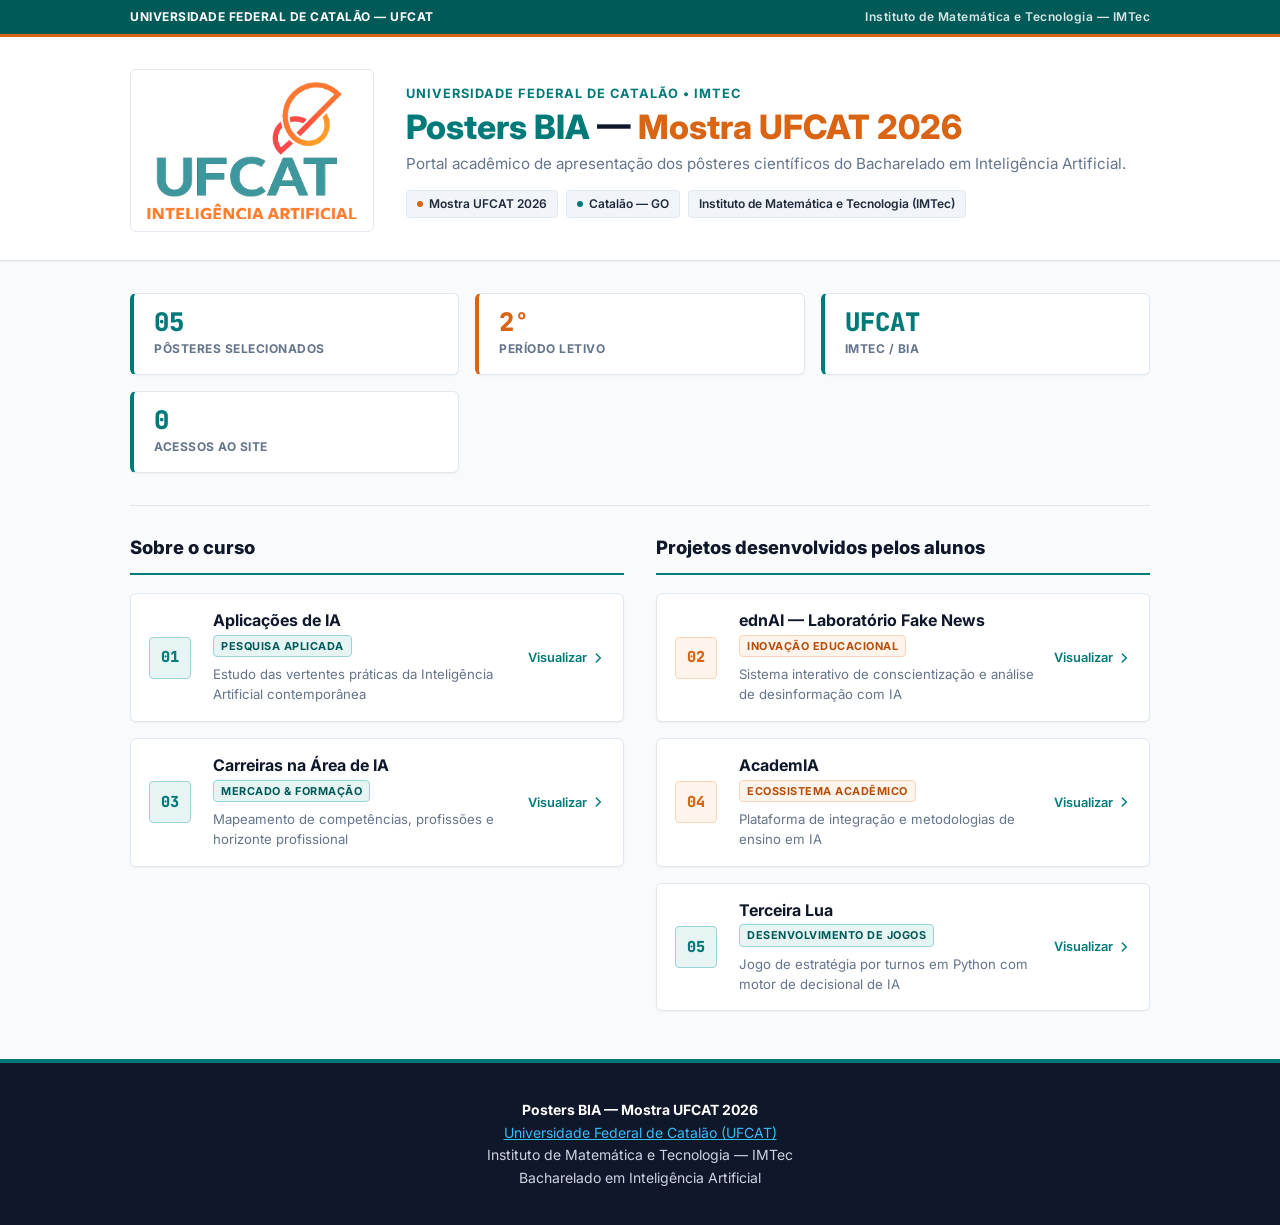
==== commit 4524c3a5: "adicionei contador de visitas" ====
--- a/index.html
+++ b/index.html
@@ -75,7 +75,11 @@
                     <div class="stat-value teal">UFCAT</div>
                     <div class="stat-label">IMTec / BIA</div>
                 </div>
-            </div>
+                            <div class="stat-item teal-border">
+                    <div class="stat-value teal" id="counter-index">0</div>
+                    <div class="stat-label">Acessos ao site</div>
+                </div>
+                </div>
 
             <div class="divider"></div>
 
@@ -209,5 +213,6 @@
             }
         });
     </script>
+    <script src="counter.js"></script>
 </body>
 </html>
--- a/style.css
+++ b/style.css
@@ -709,6 +709,102 @@
     gap: 16px;
 }
 
+/* Controles de Navegação de Slides */
+.viewer-section-header {
+    display: flex;
+    align-items: center;
+    justify-content: space-between;
+    width: 100%;
+    max-width: 960px;
+    margin-bottom: 12px;
+}
+
+.viewer-section-title {
+    font-size: 1.15rem;
+    font-weight: 700;
+    color: #ffffff;
+}
+
+.slide-indicator {
+    font-family: var(--font-mono);
+    font-size: 0.85rem;
+    font-weight: 700;
+    color: #38bdf8;
+    background: rgba(56, 189, 248, 0.1);
+    border: 1px solid rgba(56, 189, 248, 0.3);
+    padding: 4px 12px;
+    border-radius: var(--radius-sm);
+}
+
+.slide-frame {
+    width: 100%;
+    max-width: 960px;
+    display: flex;
+    align-items: center;
+    justify-content: center;
+    background-color: #0b1120;
+}
+
+.slide-frame img {
+    max-height: calc(100vh - 240px);
+    max-width: 100%;
+    object-fit: contain;
+}
+
+.slide-nav-controls {
+    display: flex;
+    align-items: center;
+    justify-content: space-between;
+    width: 100%;
+    max-width: 960px;
+    gap: 16px;
+    margin-top: 12px;
+    flex-wrap: wrap;
+}
+
+.slide-dots {
+    display: flex;
+    align-items: center;
+    gap: 8px;
+    overflow-x: auto;
+    padding: 6px 4px;
+}
+
+.slide-dot {
+    width: 10px;
+    height: 10px;
+    border-radius: 50%;
+    background-color: #475569;
+    cursor: pointer;
+    transition: background-color 0.2s ease, transform 0.2s ease;
+    border: none;
+    padding: 0;
+}
+
+.slide-dot:hover {
+    background-color: #94a3b8;
+}
+
+.slide-dot.active {
+    background-color: var(--ufcat-orange);
+    transform: scale(1.3);
+}
+
+.pdf-page-card {
+    cursor: pointer;
+    transition: border-color 0.2s ease, transform 0.15s ease;
+}
+
+.pdf-page-card:hover {
+    border-color: var(--ufcat-teal);
+    transform: translateY(-2px);
+}
+
+.pdf-page-card.active-card {
+    border-color: var(--ufcat-orange);
+    box-shadow: 0 0 0 2px var(--ufcat-orange);
+}
+
 /* Responsividade Institucional */
 @media (max-width: 860px) {
     .columns-grid {
@@ -754,4 +850,13 @@
     .pdf-embed-wrapper {
         height: 420px;
     }
-}
+    .slide-nav-controls {
+        justify-content: center;
+    }
+    .slide-dots {
+        order: 3;
+        width: 100%;
+        justify-content: center;
+    }
+}
+
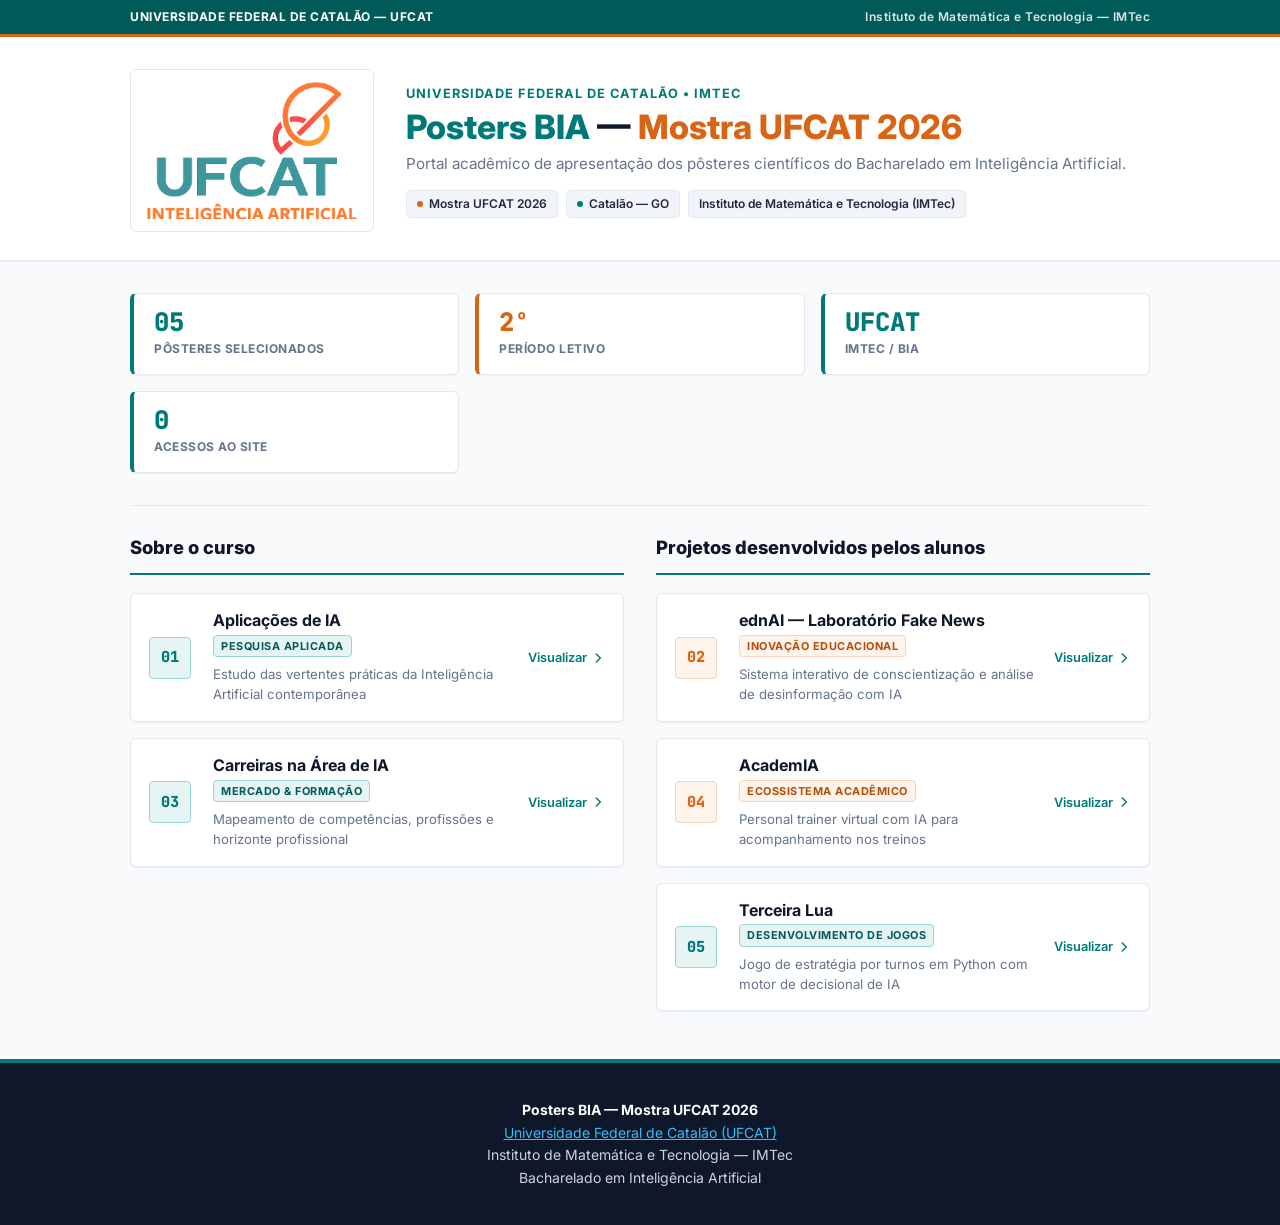
==== commit 9406a529: "Alteração de legenda AcademIA" ====
--- a/index.html
+++ b/index.html
@@ -1,16 +1,28 @@
 <!DOCTYPE html>
 <html lang="pt-BR">
+
 <head>
     <meta charset="UTF-8">
     <meta name="viewport" content="width=device-width, initial-scale=1.0">
-    <meta name="description" content="Portal Acadêmico dos Pôsteres da Mostra UFCAT 2026 — Bacharelado em Inteligência Artificial. Universidade Federal de Catalão.">
+    <meta name="description"
+        content="Portal Acadêmico dos Pôsteres da Mostra UFCAT 2026 — Bacharelado em Inteligência Artificial. Universidade Federal de Catalão.">
     <meta name="robots" content="noindex, nofollow">
     <title>Posters BIA — Mostra UFCAT 2026</title>
     <link rel="preconnect" href="https://fonts.googleapis.com">
     <link rel="preconnect" href="https://fonts.gstatic.com" crossorigin>
-    <link href="https://fonts.googleapis.com/css2?family=Inter:wght@400;500;600;700;800;900&family=JetBrains+Mono:wght@500;700&display=swap" rel="stylesheet">
+    <link
+        href="https://fonts.googleapis.com/css2?family=Inter:wght@400;500;600;700;800;900&family=JetBrains+Mono:wght@500;700&display=swap"
+        rel="stylesheet">
     <link rel="stylesheet" href="style.css">
+    <script async src="https://www.googletagmanager.com/gtag/js?id=G-COLOCAREI_O_ID_AQUI"></script>
+    <script>
+        window.dataLayer = window.dataLayer || [];
+        function gtag() { dataLayer.push(arguments); }
+        gtag('js', new Date());
+        gtag('config', 'G-COLOCAREI_O_ID_AQUI');
+    </script>
 </head>
+
 <body oncontextmenu="return false;" ondragstart="return false;" onselectstart="return false;">
 
     <!-- Topbar Institucional -->
@@ -27,7 +39,8 @@
             <div class="header-content">
                 <!-- Marca Oficial UFCAT -->
                 <div class="logo-wrapper">
-                    <img src="ufcat-logo-transparent.png" alt="Logo Oficial UFCAT — Bacharelado em Inteligência Artificial" class="official-logo">
+                    <img src="ufcat-logo-transparent.png"
+                        alt="Logo Oficial UFCAT — Bacharelado em Inteligência Artificial" class="official-logo">
                 </div>
 
                 <!-- Textos Principais -->
@@ -37,7 +50,8 @@
                         <span class="line-teal">Posters BIA</span> — <span class="line-orange">Mostra UFCAT 2026</span>
                     </h1>
                     <p class="hero-subtitle">
-                        Portal acadêmico de apresentação dos pôsteres científicos do Bacharelado em Inteligência Artificial.
+                        Portal acadêmico de apresentação dos pôsteres científicos do Bacharelado em Inteligência
+                        Artificial.
                     </p>
                     <div class="info-chips">
                         <span class="chip">
@@ -75,11 +89,11 @@
                     <div class="stat-value teal">UFCAT</div>
                     <div class="stat-label">IMTec / BIA</div>
                 </div>
-                            <div class="stat-item teal-border">
+                <div class="stat-item teal-border">
                     <div class="stat-value teal" id="counter-index">0</div>
                     <div class="stat-label">Acessos ao site</div>
                 </div>
-                </div>
+            </div>
 
             <div class="divider"></div>
 
@@ -106,7 +120,10 @@
                             </div>
                             <div class="card-arrow">
                                 <span>Visualizar</span>
-                                <svg xmlns="http://www.w3.org/2000/svg" fill="none" viewBox="0 0 24 24" stroke="currentColor" stroke-width="2.5"><path stroke-linecap="round" stroke-linejoin="round" d="M9 5l7 7-7 7"/></svg>
+                                <svg xmlns="http://www.w3.org/2000/svg" fill="none" viewBox="0 0 24 24"
+                                    stroke="currentColor" stroke-width="2.5">
+                                    <path stroke-linecap="round" stroke-linejoin="round" d="M9 5l7 7-7 7" />
+                                </svg>
                             </div>
                         </a>
 
@@ -122,7 +139,10 @@
                             </div>
                             <div class="card-arrow">
                                 <span>Visualizar</span>
-                                <svg xmlns="http://www.w3.org/2000/svg" fill="none" viewBox="0 0 24 24" stroke="currentColor" stroke-width="2.5"><path stroke-linecap="round" stroke-linejoin="round" d="M9 5l7 7-7 7"/></svg>
+                                <svg xmlns="http://www.w3.org/2000/svg" fill="none" viewBox="0 0 24 24"
+                                    stroke="currentColor" stroke-width="2.5">
+                                    <path stroke-linecap="round" stroke-linejoin="round" d="M9 5l7 7-7 7" />
+                                </svg>
                             </div>
                         </a>
 
@@ -149,7 +169,10 @@
                             </div>
                             <div class="card-arrow">
                                 <span>Visualizar</span>
-                                <svg xmlns="http://www.w3.org/2000/svg" fill="none" viewBox="0 0 24 24" stroke="currentColor" stroke-width="2.5"><path stroke-linecap="round" stroke-linejoin="round" d="M9 5l7 7-7 7"/></svg>
+                                <svg xmlns="http://www.w3.org/2000/svg" fill="none" viewBox="0 0 24 24"
+                                    stroke="currentColor" stroke-width="2.5">
+                                    <path stroke-linecap="round" stroke-linejoin="round" d="M9 5l7 7-7 7" />
+                                </svg>
                             </div>
                         </a>
 
@@ -160,12 +183,15 @@
                                 <div class="card-title">AcademIA</div>
                                 <div class="card-desc">
                                     <span class="tag tag-orange">Ecossistema Acadêmico</span>
-                                    <span>Plataforma de integração e metodologias de ensino em IA</span>
-                                </div>
-                            </div>
-                            <div class="card-arrow">
-                                <span>Visualizar</span>
-                                <svg xmlns="http://www.w3.org/2000/svg" fill="none" viewBox="0 0 24 24" stroke="currentColor" stroke-width="2.5"><path stroke-linecap="round" stroke-linejoin="round" d="M9 5l7 7-7 7"/></svg>
+                                    <span>Personal trainer virtual com IA para acompanhamento nos treinos</span>
+                                </div>
+                            </div>
+                            <div class="card-arrow">
+                                <span>Visualizar</span>
+                                <svg xmlns="http://www.w3.org/2000/svg" fill="none" viewBox="0 0 24 24"
+                                    stroke="currentColor" stroke-width="2.5">
+                                    <path stroke-linecap="round" stroke-linejoin="round" d="M9 5l7 7-7 7" />
+                                </svg>
                             </div>
                         </a>
 
@@ -181,7 +207,10 @@
                             </div>
                             <div class="card-arrow">
                                 <span>Visualizar</span>
-                                <svg xmlns="http://www.w3.org/2000/svg" fill="none" viewBox="0 0 24 24" stroke="currentColor" stroke-width="2.5"><path stroke-linecap="round" stroke-linejoin="round" d="M9 5l7 7-7 7"/></svg>
+                                <svg xmlns="http://www.w3.org/2000/svg" fill="none" viewBox="0 0 24 24"
+                                    stroke="currentColor" stroke-width="2.5">
+                                    <path stroke-linecap="round" stroke-linejoin="round" d="M9 5l7 7-7 7" />
+                                </svg>
                             </div>
                         </a>
 
@@ -198,7 +227,8 @@
         <div class="container">
             <p>
                 <strong>Posters BIA — Mostra UFCAT 2026</strong><br>
-                <a href="https://ufcat.edu.br" target="_blank" rel="noopener">Universidade Federal de Catalão (UFCAT)</a><br>
+                <a href="https://ufcat.edu.br" target="_blank" rel="noopener">Universidade Federal de Catalão
+                    (UFCAT)</a><br>
                 Instituto de Matemática e Tecnologia — IMTec<br>
                 Bacharelado em Inteligência Artificial
             </p>
@@ -206,8 +236,8 @@
     </footer>
 
     <script>
-        document.addEventListener('contextmenu', function(e) { e.preventDefault(); });
-        document.addEventListener('keydown', function(e) {
+        document.addEventListener('contextmenu', function (e) { e.preventDefault(); });
+        document.addEventListener('keydown', function (e) {
             if ((e.ctrlKey || e.metaKey) && (e.key === 's' || e.key === 'S' || e.key === 'p' || e.key === 'P' || e.key === 'u' || e.key === 'U')) {
                 e.preventDefault();
             }
@@ -215,4 +245,5 @@
     </script>
     <script src="counter.js"></script>
 </body>
-</html>
+
+</html>
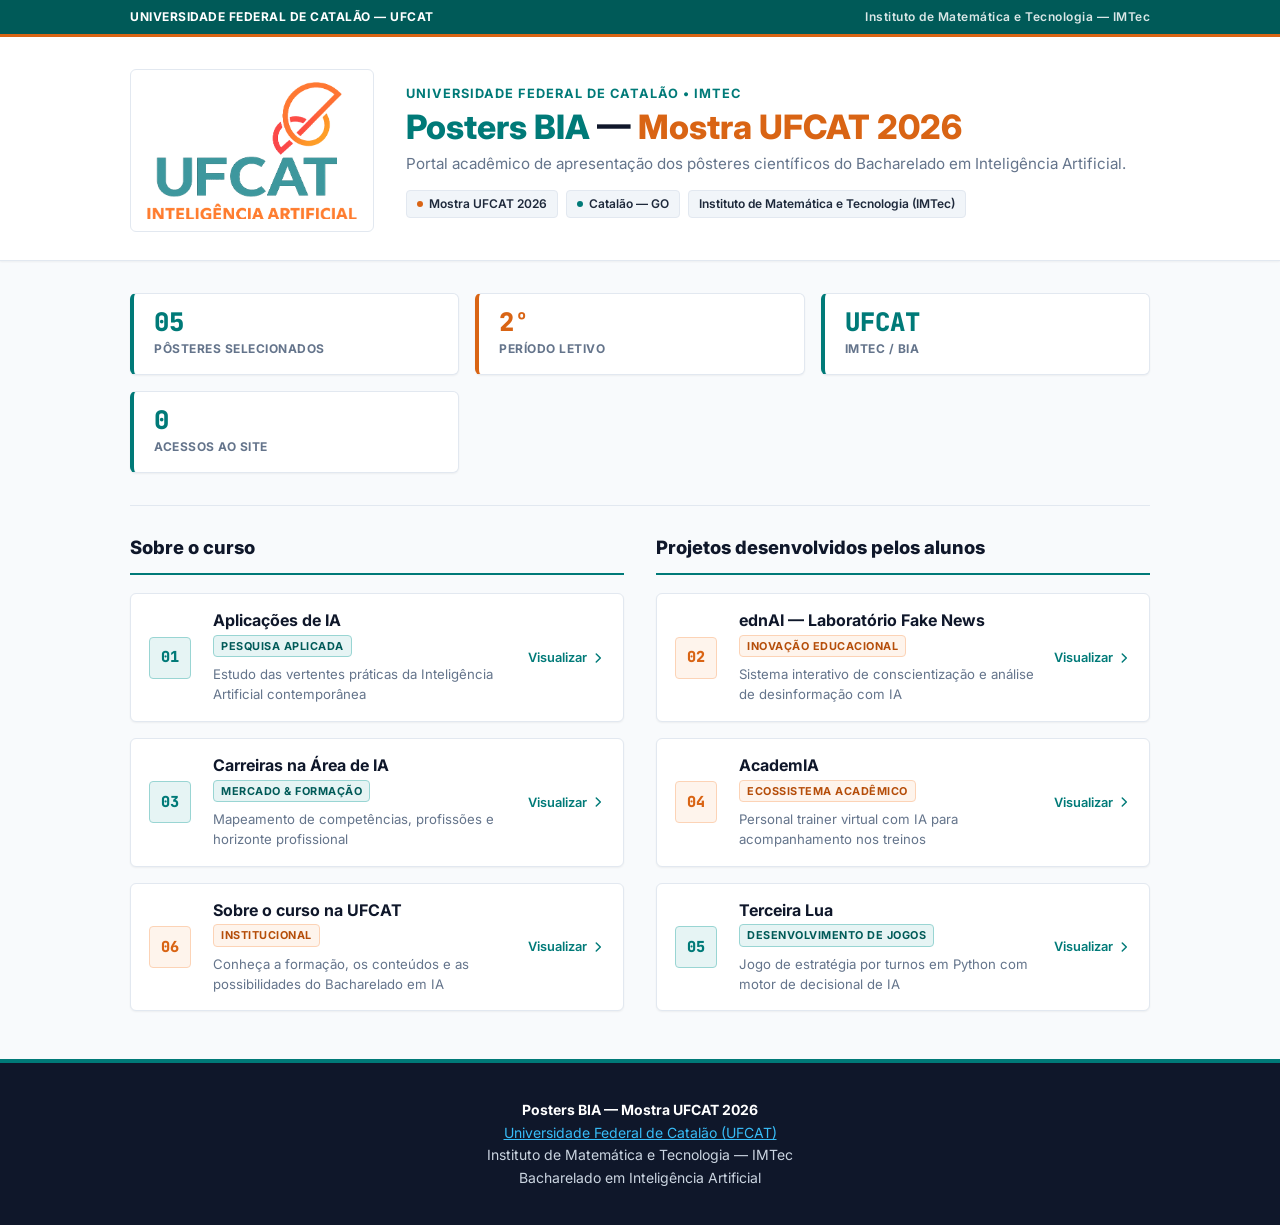
==== commit 13588ee3: "feat: adicionar módulo institucional da UFCAT" ====
--- a/index.html
+++ b/index.html
@@ -146,6 +146,25 @@
                             </div>
                         </a>
 
+                        <!-- Módulo Institucional -->
+                        <a href="view-sobre-curso-ufcat.html" class="poster-card" id="poster-6">
+                            <div class="card-num c-orange">06</div>
+                            <div class="card-info">
+                                <div class="card-title">Sobre o curso na UFCAT</div>
+                                <div class="card-desc">
+                                    <span class="tag tag-orange">Institucional</span>
+                                    <span>Conheça a formação, os conteúdos e as possibilidades do Bacharelado em IA</span>
+                                </div>
+                            </div>
+                            <div class="card-arrow">
+                                <span>Visualizar</span>
+                                <svg xmlns="http://www.w3.org/2000/svg" fill="none" viewBox="0 0 24 24"
+                                    stroke="currentColor" stroke-width="2.5">
+                                    <path stroke-linecap="round" stroke-linejoin="round" d="M9 5l7 7-7 7" />
+                                </svg>
+                            </div>
+                        </a>
+
                     </div>
                 </section>
 
